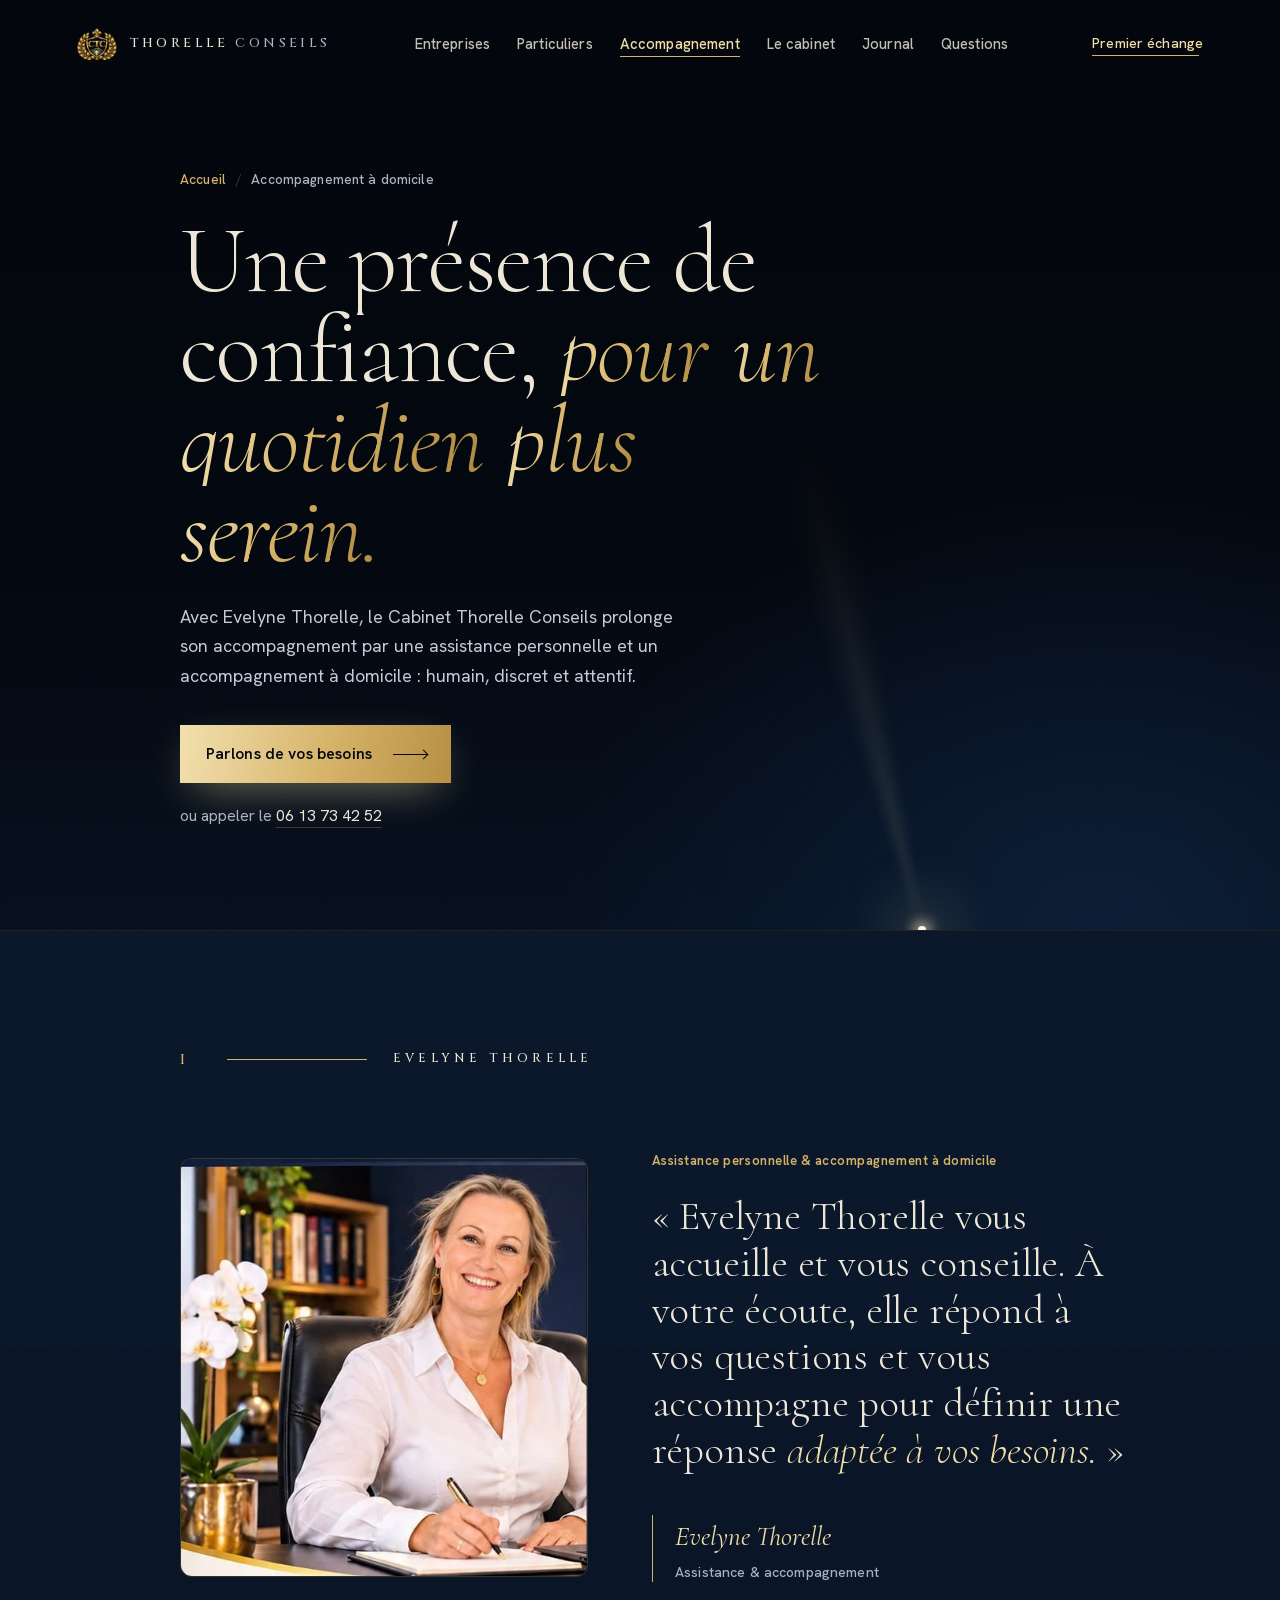
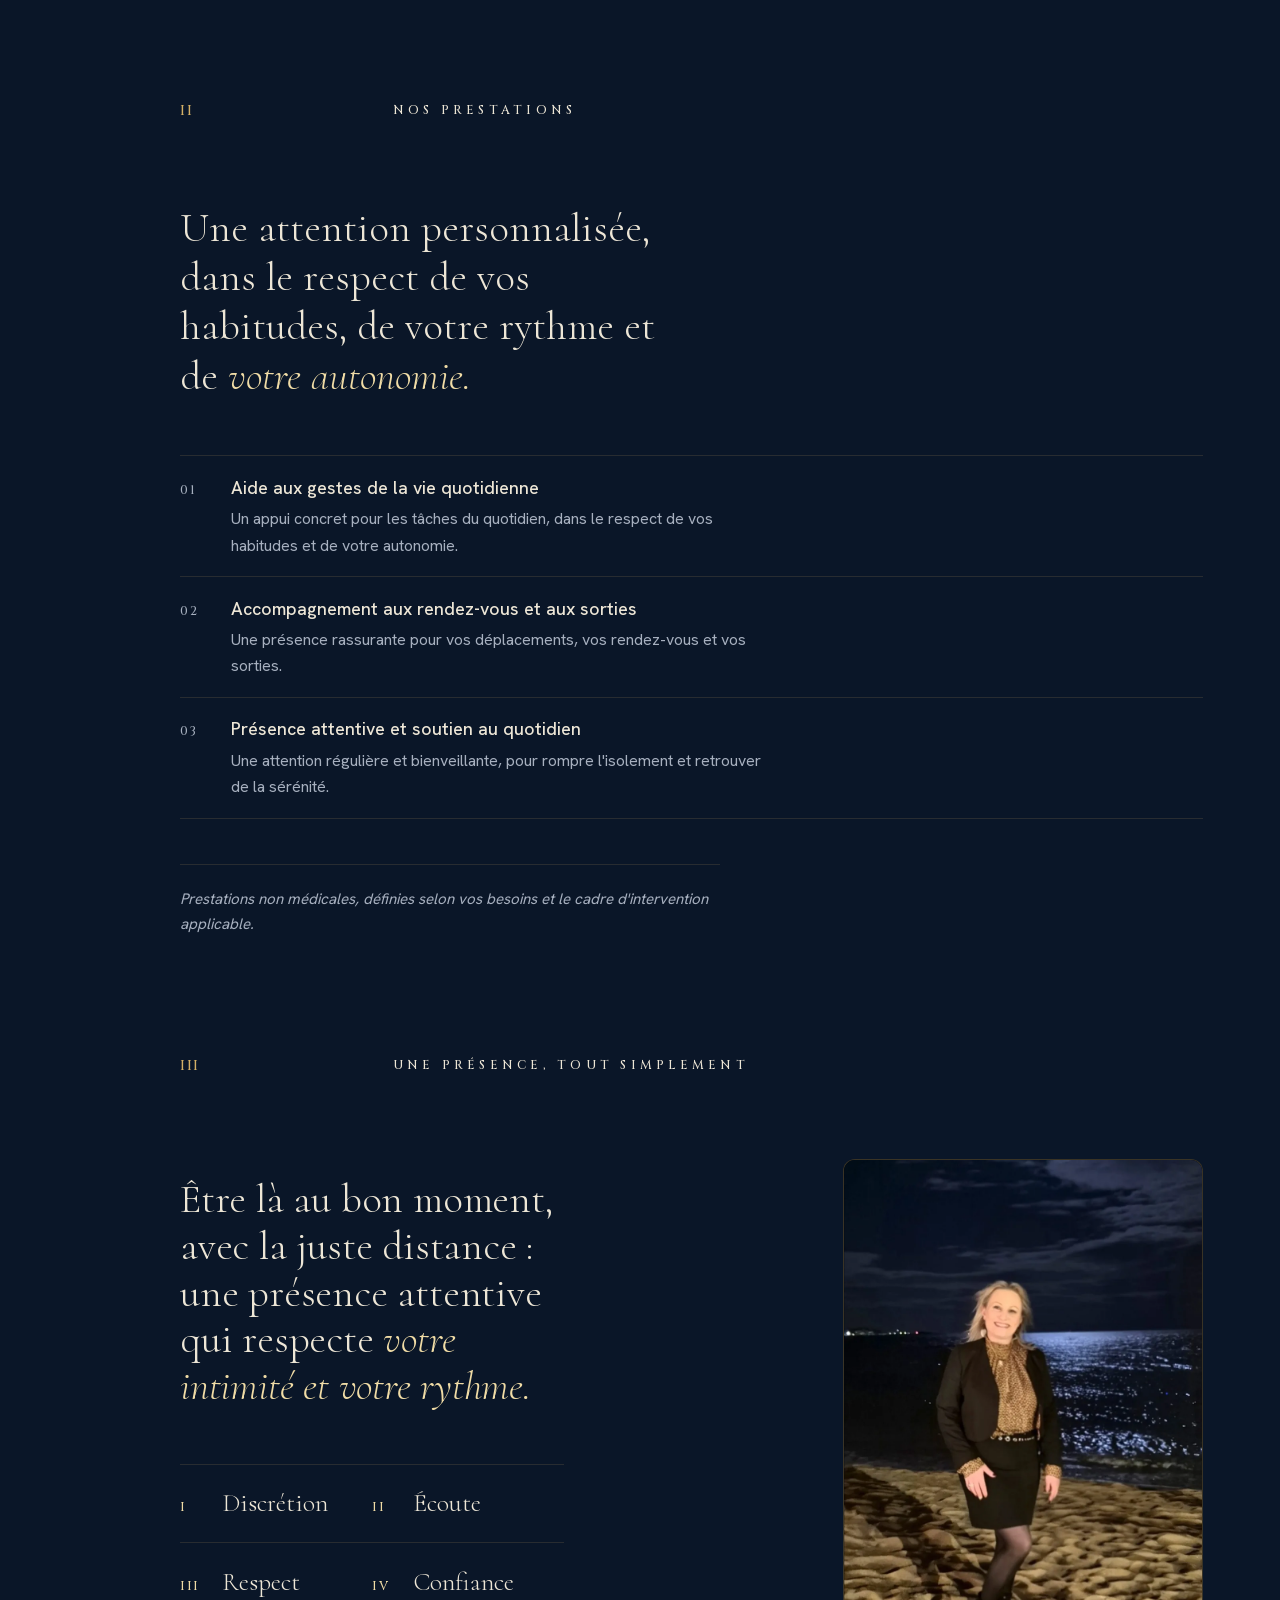
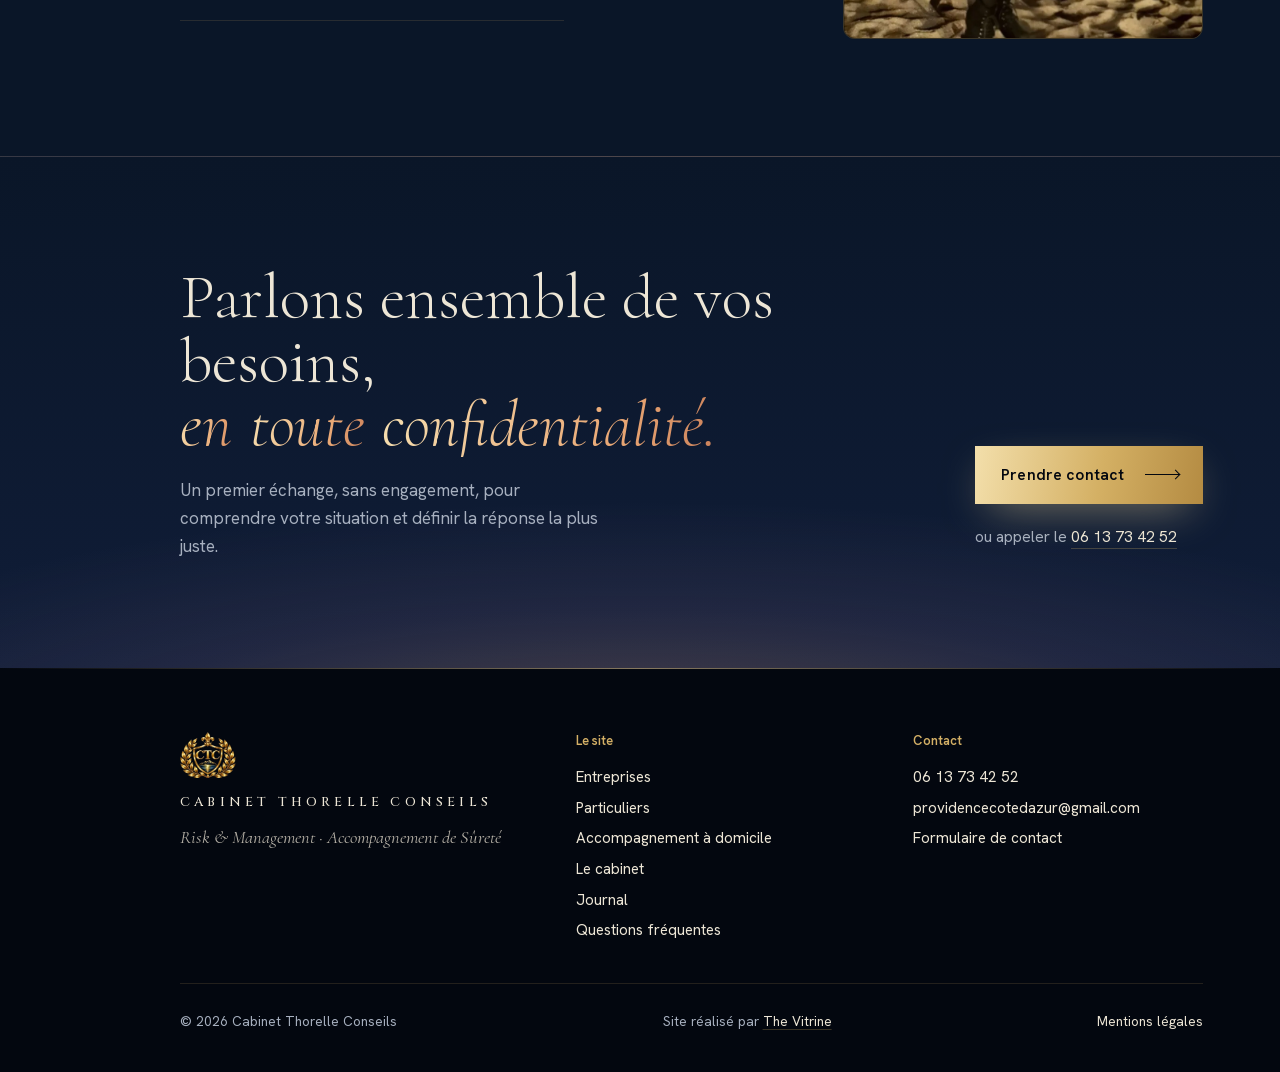
==== accompagnement/index.html @ 3ba23e34 "feat: add homepage reel and Evelyne Thorelle accompagnement page - Add "En images" click-to-play ree" ====
<!doctype html>
<html lang="fr">
<head>
  <meta charset="utf-8">
  <meta name="viewport" content="width=device-width, initial-scale=1, viewport-fit=cover">
  <title>Assistance personnelle & accompagnement à domicile — Cabinet Thorelle</title>
  <meta name="description" content="Avec Evelyne Thorelle, une assistance personnelle et un accompagnement à domicile : aide au quotidien, accompagnement aux rendez-vous et présence attentive. Prestations non médicales, en toute confidentialité.">
  <meta name="theme-color" content="#03070f">
  <link rel="canonical" href="https://www.thorellesurete.fr/accompagnement/">
  <meta property="og:url" content="https://www.thorellesurete.fr/accompagnement/">
  <meta property="og:title" content="Assistance personnelle & accompagnement à domicile — Cabinet Thorelle">
  <meta property="og:description" content="Avec Evelyne Thorelle : aide aux gestes du quotidien, accompagnement aux rendez-vous et aux sorties, présence attentive. Une présence de confiance, pour un quotidien plus serein.">
  <meta property="og:image" content="https://www.thorellesurete.fr/assets/og-card.jpg?v=2">
  <meta property="og:image:width" content="1200">
  <meta property="og:image:height" content="630">
  <meta name="twitter:card" content="summary_large_image">
  <meta property="og:locale" content="fr_FR">
  <meta property="og:type" content="website">
  <link rel="icon" href="/favicon.ico" sizes="48x48">
  <link rel="icon" type="image/png" sizes="32x32" href="/assets/favicon-32.png?v=3">
  <link rel="icon" type="image/png" sizes="96x96" href="/assets/favicon-96.png?v=3">
  <link rel="apple-touch-icon" href="/apple-touch-icon.png?v=3">
  <link rel="manifest" href="/site.webmanifest">
  <link rel="preload" href="/fonts/cormorant.woff2" as="font" type="font/woff2" crossorigin>
  <link rel="preload" href="/fonts/cormorant-italic.woff2" as="font" type="font/woff2" crossorigin>
  <link rel="preload" href="/fonts/hanken-grotesk.woff2" as="font" type="font/woff2" crossorigin>
  <link rel="stylesheet" href="/styles.css?v=20261114b">
  <script>document.documentElement.classList.add('js');</script>
  <script type="application/ld+json">{"@context": "https://schema.org", "@type": "Service", "name": "Assistance personnelle et accompagnement à domicile", "serviceType": "Assistance à domicile (prestations non médicales)", "provider": {"@type": "ProfessionalService", "name": "Cabinet Thorelle Conseils", "description": "Risk & Management, accompagnement de sûreté et assistance personnelle pour les entreprises et les particuliers.", "telephone": "+33613734252", "email": "providencecotedazur@gmail.com", "url": "https://www.thorellesurete.fr/"}, "areaServed": {"@type": "Place", "name": "Côte d'Azur"}, "offers": {"@type": "Offer", "itemOffered": {"@type": "Service", "name": "Aide aux gestes de la vie quotidienne, accompagnement aux rendez-vous et aux sorties, présence attentive et soutien au quotidien"}}}</script>
  <script type="application/ld+json">{"@context": "https://schema.org", "@type": "BreadcrumbList", "itemListElement": [{"@type": "ListItem", "position": 1, "name": "Accueil", "item": "https://www.thorellesurete.fr/"}, {"@type": "ListItem", "position": 2, "name": "Accompagnement à domicile", "item": "https://www.thorellesurete.fr/accompagnement/"}]}</script>
</head>
<body>
  <a class="skip" href="#contenu">Aller au contenu</a>
  <div class="grain" aria-hidden="true"></div>
  <div class="dawn-sky" aria-hidden="true"></div>

  <header class="bridge">
    <a class="mark" href="/" aria-label="Cabinet Thorelle Conseils, accueil">
      <img src="/assets/crest-96.webp?v=2" alt="" width="40" height="33">
      <span class="mark-name">Thorelle <i>Conseils</i></span>
    </a>
    <nav class="topnav" aria-label="Navigation"><a href="/entreprises/">Entreprises</a><a href="/particuliers/">Particuliers</a><a href="/accompagnement/" aria-current="page">Accompagnement</a><a href="/cabinet/">Le cabinet</a><a href="/journal/">Journal</a><a href="/questions/">Questions</a></nav>
    <div class="bridge-right">
      <a class="bridge-cta" href="/contact/">Premier échange</a>
      <button class="menu-btn" type="button" aria-expanded="false" aria-controls="menu"><span class="menu-lines" aria-hidden="true"><i></i><i></i></span><span class="menu-label">Menu</span></button>
    </div>
  </header>

  <nav class="menu" id="menu" aria-label="Menu principal" aria-hidden="true">
    <ol class="menu-list">
      <li><a href="/"><span>I</span>Accueil</a></li>
      <li><a href="/entreprises/"><span>II</span>Entreprises</a></li>
      <li><a href="/particuliers/"><span>III</span>Particuliers</a></li>
      <li><a href="/accompagnement/" aria-current="page"><span>IV</span>Accompagnement</a></li>
      <li><a href="/cabinet/"><span>V</span>Le cabinet</a></li>
      <li><a href="/journal/"><span>VI</span>Journal</a></li>
      <li><a href="/questions/"><span>VII</span>Questions</a></li>
      <li><a href="/contact/"><span>✦</span>Contact</a></li>
    </ol>
    <div class="menu-foot">
      <a class="phone" href="tel:+33613734252"><span class="phone-label">Appeler</span><span class="phone-number">06&nbsp;13&nbsp;73&nbsp;42&nbsp;52</span></a>
      <a href="mailto:providencecotedazur@gmail.com">providencecotedazur@gmail.com</a>
      <p>Anticiper les risques, c'est préserver ce qui compte.</p>
    </div>
  </nav>

  <main id="contenu">
    <section class="page-hero" style="--beam-rot:-14deg;--beam-x:28%">
      <nav class="crumbs" aria-label="Fil d'Ariane" data-reveal><a href="/">Accueil</a> <span aria-hidden="true">/</span> <span aria-current="page">Accompagnement à domicile</span></nav>
      <h1 class="page-title" data-split>Une présence de confiance, <em>pour un quotidien plus serein.</em></h1>
      <p class="page-intro" data-reveal>Avec Evelyne Thorelle, le Cabinet Thorelle Conseils prolonge son accompagnement par une assistance personnelle et un accompagnement à domicile&nbsp;: humain, discret et attentif.</p>
      <div class="hero-actions" data-reveal>
        <a class="cta" href="/contact/?profil=Particulier"><span>Parlons de vos besoins</span><i aria-hidden="true"></i></a>
        <a class="cta-alt" href="tel:+33613734252">ou appeler le <span>06&nbsp;13&nbsp;73&nbsp;42&nbsp;52</span></a>
      </div>
    </section>

    <section class="page-section" aria-labelledby="h-evelyne">
      <header class="chapter-head">
        <span class="chapter-num">I</span>
        <span class="chapter-rule" data-draw></span>
        <h2 class="chapter-label" id="h-evelyne">Evelyne Thorelle</h2>
      </header>
      <div class="founder">
        <figure class="cutout media-reveal portrait-cutout">
          <picture>
            <source type="image/webp" srcset="/assets/evelyne-bureau.webp?v=1">
            <img src="/assets/evelyne-bureau.jpg?v=1" alt="Evelyne Thorelle, à son bureau au Cabinet Thorelle Conseils" width="515" height="530" loading="lazy" decoding="async">
          </picture>
        </figure>
        <div>
          <p class="dossier-tag">Assistance personnelle &amp; accompagnement à domicile</p>
          <p class="manifesto" data-reveal>« Evelyne Thorelle vous accueille et vous conseille. À votre écoute, elle répond à vos questions et vous accompagne pour définir une réponse <em>adaptée à vos besoins.</em> »</p>
          <p class="signature" data-reveal style="margin-top:2.6rem"><span class="sig-name">Evelyne Thorelle</span><span class="sig-role">Assistance &amp; accompagnement</span></p>
        </div>
      </div>
    </section>

    <section class="page-section" aria-labelledby="h-presta">
      <header class="chapter-head">
        <span class="chapter-num">II</span>
        <span class="chapter-rule" data-draw></span>
        <h2 class="chapter-label" id="h-presta">Nos prestations</h2>
      </header>
      <p class="lede" data-reveal>Une attention personnalisée, dans le respect de vos habitudes, de votre rythme et de <em>votre autonomie.</em></p>
      <ol class="index index-desc" data-reveal style="margin-top:clamp(2.5rem,6vh,4rem)">
        <li><span>01</span><div><strong>Aide aux gestes de la vie quotidienne</strong><p>Un appui concret pour les tâches du quotidien, dans le respect de vos habitudes et de votre autonomie.</p></div></li>
        <li><span>02</span><div><strong>Accompagnement aux rendez-vous et aux sorties</strong><p>Une présence rassurante pour vos déplacements, vos rendez-vous et vos sorties.</p></div></li>
        <li><span>03</span><div><strong>Présence attentive et soutien au quotidien</strong><p>Une attention régulière et bienveillante, pour rompre l'isolement et retrouver de la sérénité.</p></div></li>
      </ol>
      <p class="service-note" data-reveal>Prestations non médicales, définies selon vos besoins et le cadre d'intervention applicable.</p>
    </section>

    <section class="page-section" aria-labelledby="h-presence">
      <header class="chapter-head">
        <span class="chapter-num">III</span>
        <span class="chapter-rule" data-draw></span>
        <h2 class="chapter-label" id="h-presence">Une présence, tout simplement</h2>
      </header>
      <div class="founder founder-rev">
        <figure class="cutout media-reveal portrait-cutout">
          <picture>
            <source type="image/webp" srcset="/assets/evelyne-littoral.webp?v=1">
            <img src="/assets/evelyne-littoral.jpg?v=1" alt="Evelyne Thorelle au bord de mer, sur le littoral de la Côte d'Azur" width="900" height="1278" loading="lazy" decoding="async">
          </picture>
        </figure>
        <div>
          <p class="manifesto" data-reveal>Être là au bon moment, avec la juste distance&nbsp;: une présence attentive qui respecte <em>votre intimité et votre rythme.</em></p>
          <ul class="values-grid values-grid-soft" data-reveal style="margin-top:clamp(2.5rem,6vh,3.5rem)">
            <li><span>I</span>Discrétion</li><li><span>II</span>Écoute</li><li><span>III</span>Respect</li><li><span>IV</span>Confiance</li>
          </ul>
        </div>
      </div>
    </section>

    <section class="page-cta" aria-label="Prendre contact">
      <div class="page-cta-inner">
        <div>
          <h2 data-split>Parlons ensemble de vos besoins, <em>en toute confidentialité.</em></h2>
          <p data-reveal>Un premier échange, sans engagement, pour comprendre votre situation et définir la réponse la plus juste.</p>
        </div>
        <div class="hero-actions" data-reveal>
          <a class="cta" href="/contact/?profil=Particulier"><span>Prendre contact</span><i aria-hidden="true"></i></a>
          <a class="cta-alt" href="tel:+33613734252">ou appeler le <span>06&nbsp;13&nbsp;73&nbsp;42&nbsp;52</span></a>
        </div>
      </div>
    </section>
  </main>

  <footer class="site-foot">
    <div class="foot-brand">
      <img src="/assets/crest-160.webp?v=2" alt="" width="56" height="46" loading="lazy" decoding="async">
      <p class="colophon-name">Cabinet Thorelle Conseils</p>
      <p class="colophon-sub">Risk &amp; Management · Accompagnement de Sûreté</p>
    </div>
    <nav aria-label="Pages">
      <p class="foot-title">Le site</p>
      <ul>
        <li><a href="/entreprises/">Entreprises</a></li>
        <li><a href="/particuliers/">Particuliers</a></li>
        <li><a href="/accompagnement/">Accompagnement à domicile</a></li>
        <li><a href="/cabinet/">Le cabinet</a></li>
        <li><a href="/journal/">Journal</a></li>
        <li><a href="/questions/">Questions fréquentes</a></li>
      </ul>
    </nav>
    <div>
      <p class="foot-title">Contact</p>
      <ul>
        <li><a href="tel:+33613734252">06&nbsp;13&nbsp;73&nbsp;42&nbsp;52</a></li>
        <li><a href="mailto:providencecotedazur@gmail.com">providencecotedazur@gmail.com</a></li>
        <li><a href="/contact/">Formulaire de contact</a></li>
      </ul>
    </div>
    <div class="foot-legal">
      <p>© <span id="year">2026</span> Cabinet Thorelle Conseils</p>
      <p>Site réalisé par <a href="https://thevitrine.fr/" target="_blank" rel="noopener">The Vitrine</a></p>
      <a href="/mentions-legales/">Mentions légales</a>
    </div>
  </footer>
  <nav class="dock" aria-label="Contact rapide">
    <a class="dock-call" href="tel:+33613734252"><svg aria-hidden="true" viewBox="0 0 24 24" width="18" height="18"><path fill="currentColor" d="M6.6 10.8a15.1 15.1 0 0 0 6.6 6.6l2.2-2.2c.3-.3.7-.4 1-.2 1.1.4 2.3.6 3.6.6.6 0 1 .4 1 1V20c0 .6-.4 1-1 1A17 17 0 0 1 3 4c0-.6.4-1 1-1h3.5c.6 0 1 .4 1 1 0 1.3.2 2.5.6 3.6.1.3 0 .7-.2 1l-2.3 2.2Z"/></svg>Appeler</a>
    <a class="dock-cta" href="/contact/">Premier échange</a>
  </nav>

  <script src="/script.js?v=20261114a" defer></script>
</body>
</html>
---- styles.css ----
/* Self-hosted fonts (SIL Open Font License), latin subset */
@font-face { font-family: "Cinzel"; font-style: normal; font-weight: 500 600; font-display: swap; src: url("/fonts/cinzel.woff2") format("woff2"); unicode-range: U+0000-00FF, U+0131, U+0152-0153, U+02BB-02BC, U+02C6, U+02DA, U+02DC, U+0304, U+0308, U+0329, U+2000-206F, U+20AC, U+2122, U+2191, U+2193, U+2212, U+2215, U+FEFF, U+FFFD; }
@font-face { font-family: "Cormorant"; font-style: normal; font-weight: 300 400; font-display: swap; src: url("/fonts/cormorant.woff2") format("woff2"); unicode-range: U+0000-00FF, U+0131, U+0152-0153, U+02BB-02BC, U+02C6, U+02DA, U+02DC, U+0304, U+0308, U+0329, U+2000-206F, U+20AC, U+2122, U+2191, U+2193, U+2212, U+2215, U+FEFF, U+FFFD; }
@font-face { font-family: "Cormorant"; font-style: italic; font-weight: 300 400; font-display: swap; src: url("/fonts/cormorant-italic.woff2") format("woff2"); unicode-range: U+0000-00FF, U+0131, U+0152-0153, U+02BB-02BC, U+02C6, U+02DA, U+02DC, U+0304, U+0308, U+0329, U+2000-206F, U+20AC, U+2122, U+2191, U+2193, U+2212, U+2215, U+FEFF, U+FFFD; }
@font-face { font-family: "Hanken Grotesk"; font-style: normal; font-weight: 400 600; font-display: swap; src: url("/fonts/hanken-grotesk.woff2") format("woff2"); unicode-range: U+0000-00FF, U+0131, U+0152-0153, U+02BB-02BC, U+02C6, U+02DA, U+02DC, U+0304, U+0308, U+0329, U+2000-206F, U+20AC, U+2122, U+2191, U+2193, U+2212, U+2215, U+FEFF, U+FFFD; }

/* =========================================================
   LA VEILLE — Cabinet Thorelle Conseils
   One night of watch over the coast, from dusk to dawn.
   See docs/DIRECTION-CREATIVE.md
   ========================================================= */

:root {
  --nuit: #03070f;
  --abysse: #06111f;
  --marine: #0c1e36;
  --or: #d4b066;
  --or-pale: #f0dca6;
  --or-deep: #9c7a35;
  --ivoire: #ede6d6;
  --brume: #a7b0bf;
  --surface: #0a1628;           /* content sections: the lit room below the night sky */
  --hair: rgba(212, 176, 102, 0.26);
  --hair-soft: rgba(212, 176, 102, 0.15);
  --gold-text: linear-gradient(100deg, #f3e2b0 0%, #d8b469 40%, #a8823b 100%);
  --gold-fill: linear-gradient(100deg, #f3dfab, #d4b064 55%, #b48b42);
  --dawn-text: linear-gradient(100deg, #f6dfb0, #e9a774 70%, #c9805a);
  --dawn-line: linear-gradient(90deg, transparent, rgba(243, 214, 160, .55), transparent);

  --f-display: "Cormorant", "Cormorant Garamond", Georgia, serif;
  --f-herald: "Cinzel", "Times New Roman", serif;
  --f-body: "Hanken Grotesk", system-ui, -apple-system, sans-serif;

  /* ---- Motion tokens (docs/MOTION-SYSTEM.md) ---- */
  --ease: cubic-bezier(0.16, 1, 0.3, 1);        /* expo-out: arrivals, reveals, hovers */
  --ease-in-out: cubic-bezier(0.65, 0, 0.35, 1); /* sweeps, loops, scroll cues */
  --ease-exit: cubic-bezier(0.7, 0, 0.84, 0);    /* departures: page out, accordion close */
  --ease-soft: cubic-bezier(0.33, 1, 0.68, 1);   /* colour and opacity changes */
  --dur-instant: 120ms;   /* press feedback */
  --dur-quick: 240ms;     /* colour, exits */
  --dur-base: 480ms;      /* UI state: menu, accordion, fields */
  --dur-slow: 900ms;      /* hairlines, hover movement */
  --dur-reveal: 1400ms;   /* scroll reveals */
  --dur-cinematic: 1800ms;/* titles, hero */
  --stagger: 70ms;
  --rise: 28px;

  --gutter: clamp(20px, 6vw, 96px);
  --gutter-left: var(--gutter);
  --chapter-pad: clamp(7rem, 18vh, 13rem);
}
@media (min-width: 1100px) {
  :root { --gutter-left: 180px; }
}

*, *::before, *::after { box-sizing: border-box; }
html { -webkit-text-size-adjust: 100%; scroll-behavior: smooth; scroll-padding-top: 88px; }
body {
  margin: 0;
  background: var(--surface);
  color: var(--ivoire);
  font-family: var(--f-body);
  font-size: 1.0625rem;
  line-height: 1.65;
  -webkit-font-smoothing: antialiased;
  text-rendering: optimizeLegibility;
  overflow-x: hidden;
}
img { display: block; max-width: 100%; height: auto; }
a { color: inherit; }
h1, h2, h3, p { margin: 0; }
ol, ul { margin: 0; padding: 0; list-style: none; }
em { font-style: italic; }
::selection { background: var(--or); color: var(--nuit); }
:focus-visible { outline: 2px solid var(--or-pale); outline-offset: 4px; border-radius: 1px; }

.skip {
  position: fixed; left: 1rem; top: -4rem; z-index: 200;
  background: var(--or); color: var(--nuit); padding: .6rem 1rem; text-decoration: none;
}
.skip:focus { top: 1rem; }

/* ---------- Atmosphere layers ---------- */
.grain {
  position: fixed; inset: -50%; z-index: 100; pointer-events: none;
  opacity: .07; mix-blend-mode: overlay;
  background-image: url("data:image/svg+xml;utf8,<svg xmlns='http://www.w3.org/2000/svg' width='220' height='220'><filter id='n'><feTurbulence type='fractalNoise' baseFrequency='.85' numOctaves='3' stitchTiles='stitch'/><feColorMatrix values='0 0 0 0 1  0 0 0 0 1  0 0 0 0 1  0 0 0 1.2 0'/></filter><rect width='100%' height='100%' filter='url(%23n)'/></svg>");
  animation: grain 1.2s steps(6) infinite;
}
@keyframes grain {
  0% { transform: translate(0, 0); }
  20% { transform: translate(-3%, 2%); }
  40% { transform: translate(2%, -3%); }
  60% { transform: translate(-2%, -1%); }
  80% { transform: translate(3%, 3%); }
  100% { transform: translate(0, 0); }
}

/* The sky warms in the last part of the night (opacity driven by JS) */
.dawn-sky {
  position: fixed; inset: 0; z-index: -1; pointer-events: none;
  opacity: var(--dawn, 0);
  background:
    radial-gradient(ellipse 120% 70% at 50% 110%, rgba(233, 167, 116, .35), rgba(109, 111, 148, .18) 45%, transparent 75%);
}

/* ---------- Bridge (fixed instruments) ---------- */
.bridge {
  position: fixed; top: 0; left: 0; right: 0; z-index: 50;
  display: flex; align-items: center; justify-content: space-between;
  padding: 22px var(--gutter);
  pointer-events: none;
}
.bridge > * { pointer-events: auto; }
.bridge::before {
  content: ""; position: absolute; inset: 0 0 -40px; z-index: -1; pointer-events: none;
  background: linear-gradient(to bottom, rgba(3, 7, 15, .85), rgba(3, 7, 15, 0));
  opacity: var(--bridge-bg, 0); transition: opacity var(--dur-slow);
}
.mark { display: flex; align-items: center; gap: .8rem; text-decoration: none; }
.mark img { width: 40px; }
.mark-name {
  font-family: var(--f-herald); font-weight: 500; font-size: .82rem;
  letter-spacing: .26em; text-transform: uppercase; color: var(--ivoire);
}
.mark-name i { font-style: normal; color: var(--brume); }
.bridge-right { display: flex; align-items: center; gap: clamp(1.2rem, 3vw, 2.6rem); }
.clock {
  font-family: var(--f-herald); font-size: .76rem; letter-spacing: .28em; text-transform: uppercase;
  color: var(--brume); font-variant-numeric: tabular-nums;
}
.clock-time { color: var(--or-pale); letter-spacing: .18em; }
.bridge-cta {
  position: relative; display: inline-flex; align-items: center; min-height: 44px;
  font-family: var(--f-herald); font-size: .78rem; font-weight: 500; letter-spacing: .28em; text-transform: uppercase;
  color: var(--or-pale); text-decoration: none;
}
.bridge-cta::after {
  content: ""; position: absolute; left: 0; right: .28em; bottom: 10px; height: 1px; background: var(--or);
  transform-origin: right; transition: transform var(--dur-slow) var(--ease);
}
.bridge-cta:hover::after { transform: scaleX(.3); }

@media (max-width: 640px) {
  .mark-name { display: none; }
  .clock-label { display: none; }
}

/* ---------- Chapter rail ---------- */
.rail {
  position: fixed; left: 44px; top: 50%; z-index: 40; transform: translateY(-50%);
  display: none;
}
@media (min-width: 1100px) { .rail { display: block; } }
.rail ol { display: grid; gap: 1.1rem; border-left: 1px solid var(--hair-soft); padding-left: 1.1rem; }
.rail a {
  position: relative; display: flex; align-items: baseline; gap: .9rem; text-decoration: none;
  color: var(--brume); transition: color var(--dur-slow);
}
.rail a::before {
  content: ""; position: absolute; left: calc(-1.1rem - 1px); top: -.2rem; bottom: -.2rem; width: 1px;
  background: var(--or); transform: scaleY(0); transition: transform var(--dur-slow) var(--ease);
}
.rn { font-family: var(--f-herald); font-size: .78rem; min-width: 2ch; letter-spacing: .1em; }
.rl {
  font-family: var(--f-herald); font-size: .68rem; letter-spacing: .26em; text-transform: uppercase;
  opacity: 0; transform: translateX(-6px); transition: opacity var(--dur-slow), transform var(--dur-slow) var(--ease);
  white-space: nowrap;
}
.rail a:hover .rl, .rail a:focus-visible .rl { opacity: 1; transform: none; }
.rail a.active, .rail a:hover { color: var(--or-pale); }
.rail a.active::before { transform: scaleY(1); }
.rail.on-prologue { opacity: 0; pointer-events: none; }
.rail { transition: opacity var(--dur-slow); }

/* =========================================================
   PROLOGUE — Le Phare
   The light reveals the risks. See docs/DIRECTION-CREATIVE.md §10
   ========================================================= */
.prologue {
  --lamp-x: 72%;
  --lamp-y: 16vh;              /* lamp height above the bottom = horizon height */
  position: relative; min-height: 100vh; min-height: 100svh;
  display: flex; flex-direction: column; justify-content: flex-end;
  overflow: hidden; isolation: isolate;
  background:
    radial-gradient(ellipse 70% 55% at 72% 85%, rgba(12, 30, 54, .95), transparent 70%),
    linear-gradient(to bottom, #02050b 0%, var(--nuit) 45%, #071426 84%);
}
.sky { position: absolute; inset: 0; z-index: -1; }
.stars {
  position: absolute; inset: -20px -20px 25% -20px; opacity: .55;
  background-image:
    radial-gradient(1px 1px at 12% 18%, rgba(237,230,214,.7), transparent 60%),
    radial-gradient(1px 1px at 27% 42%, rgba(237,230,214,.35), transparent 60%),
    radial-gradient(1px 1px at 44% 12%, rgba(237,230,214,.5), transparent 60%),
    radial-gradient(1px 1px at 58% 33%, rgba(237,230,214,.3), transparent 60%),
    radial-gradient(1.5px 1.5px at 66% 9%, rgba(236,213,155,.6), transparent 60%),
    radial-gradient(1px 1px at 81% 24%, rgba(237,230,214,.45), transparent 60%),
    radial-gradient(1px 1px at 92% 52%, rgba(237,230,214,.3), transparent 60%),
    radial-gradient(1px 1px at 7% 61%, rgba(237,230,214,.3), transparent 60%),
    radial-gradient(1px 1px at 36% 66%, rgba(237,230,214,.25), transparent 60%),
    radial-gradient(1px 1px at 87% 71%, rgba(237,230,214,.25), transparent 60%);
  will-change: transform;
}

/* Volumetric beam: a zero-size pivot on the lamp, rotated by JS */
.beam {
  position: absolute; left: var(--lamp-x); bottom: var(--lamp-y); width: 0; height: 0;
  transform: rotate(-40deg);
  will-change: transform, opacity;
}
.js .beam { opacity: 0; }
.beam-haze, .beam-core {
  position: absolute; left: -130vmax; top: -130vmax; width: 260vmax; height: 260vmax; pointer-events: none;
}
.beam-haze {
  background: conic-gradient(from -15deg at 50% 50%,
    rgba(236,213,155,0) 0deg, rgba(236,213,155,.075) 15deg, rgba(236,213,155,0) 30deg, transparent 360deg);
  -webkit-mask-image: radial-gradient(circle at 50% 50%, #000 0%, rgba(0,0,0,.5) 14%, transparent 36%);
          mask-image: radial-gradient(circle at 50% 50%, #000 0%, rgba(0,0,0,.5) 14%, transparent 36%);
  filter: blur(14px);
}
.beam-core {
  background: conic-gradient(from -5deg at 50% 50%,
    rgba(236,213,155,0) 0deg, rgba(255,240,205,.24) 4deg, rgba(255,246,222,.34) 5deg, rgba(255,240,205,.24) 6deg, rgba(236,213,155,0) 10deg, transparent 360deg);
  -webkit-mask-image: radial-gradient(circle at 50% 50%, #000 0%, rgba(0,0,0,.55) 10%, transparent 30%);
          mask-image: radial-gradient(circle at 50% 50%, #000 0%, rgba(0,0,0,.55) 10%, transparent 30%);
  filter: blur(3px);
}
.dust { position: absolute; inset: 0; width: 100%; height: 100%; }

/* Hidden risks, revealed by the light */
.risks li {
  position: absolute; left: var(--x); top: var(--y); transform: translate(-50%, -50%);
  font-family: var(--f-display); font-style: italic; font-weight: 300;
  font-size: clamp(1.05rem, 1.45vw, 1.45rem); letter-spacing: .02em; white-space: nowrap;
  color: #f6ecd2; text-shadow: 0 0 22px rgba(236, 213, 155, .45);
  opacity: .4;
}
.js .risks li { opacity: 0; }
.risks li::before {
  content: "✦"; position: absolute; left: 50%; top: -.95em; transform: translateX(-50%) scale(.3);
  font-size: .5em; font-style: normal; color: var(--or); opacity: 0;
  transition: opacity var(--dur-slow), transform var(--dur-slow) var(--ease);
}
.risks li.seen::before { opacity: 1; transform: translateX(-50%) scale(1); }

/* The lamp */
.lamp { position: absolute; left: var(--lamp-x); bottom: var(--lamp-y); width: 0; height: 0; z-index: 2; }
.lamp-core {
  position: absolute; left: -4px; top: -4px; width: 8px; height: 8px; border-radius: 50%;
  background: #fff6dc;
  box-shadow: 0 0 14px 4px rgba(255, 236, 190, .9), 0 0 50px 18px rgba(236, 213, 155, .32), 0 0 160px 70px rgba(236, 213, 155, .1);
}
.lamp-flare {
  position: absolute; left: -170px; top: -1px; width: 340px; height: 2px;
  background: linear-gradient(90deg, transparent, rgba(255, 236, 190, .5) 45%, rgba(255, 246, 222, .8) 50%, rgba(255, 236, 190, .5) 55%, transparent);
  filter: blur(.8px);
}
.js .lamp-core { opacity: 0; transform: scale(0); }
.js .lamp-flare { opacity: 0; transform: scaleX(0); }
.js.is-ready .lamp-core { animation: ignite 1.5s .25s forwards; }
.js.is-ready .lamp-flare { animation: flare 1.8s .45s var(--ease) forwards; }
@keyframes ignite {
  0% { opacity: 0; transform: scale(0); }
  14% { opacity: 1; transform: scale(1.6); }
  26% { opacity: .25; transform: scale(.6); }
  38% { opacity: 1; transform: scale(1.25); }
  50% { opacity: .55; transform: scale(.9); }
  100% { opacity: 1; transform: scale(1); }
}
@keyframes flare { to { opacity: 1; transform: scaleX(1); } }

.hint {
  position: absolute; right: 34px; top: 26px; white-space: nowrap; pointer-events: none;
  font-family: var(--f-herald); font-size: .64rem; letter-spacing: .3em; text-transform: uppercase; color: var(--brume);
  opacity: 0; transition: opacity var(--dur-reveal);
}
.hint::after { content: ""; display: inline-block; width: 26px; height: 1px; margin-left: .8rem; vertical-align: middle; background: currentColor; opacity: .6; }
.show-hint .hint { opacity: .9; }
@media (hover: none), (pointer: coarse) { .hint { display: none; } }

/* Copy */
.prologue-inner {
  position: relative; z-index: 3;
  padding: 120px var(--gutter) 0 var(--gutter-left);
  margin-bottom: calc(var(--lamp-y) + 104px);
  transform: translate3d(0, calc(var(--py, 0) * -0.18px), 0);
  opacity: calc(1 - var(--py, 0) / 650);
}
.kicker {
  display: flex; align-items: center; gap: 1rem; flex-wrap: wrap;
  font-family: var(--f-herald); font-size: .74rem; letter-spacing: .32em; text-transform: uppercase;
  color: var(--or); margin-bottom: clamp(1.4rem, 3.5vh, 2.4rem);
}
.kicker-sep { width: 48px; height: 1px; background: var(--hair); }

.hero-grid { display: grid; gap: clamp(2rem, 4vh, 2.8rem); max-width: 1260px; }
@media (min-width: 1260px) {
  .hero-grid { grid-template-columns: minmax(0, 1fr) 400px; align-items: end; gap: 3rem; }
}
@media (min-width: 1440px) {
  .hero-grid { grid-template-columns: minmax(0, 1fr) 470px; }
}

.motto {
  font-family: var(--f-display); font-weight: 300;
  font-size: clamp(2.9rem, min(7.2vw, 12vh), 9rem);
  line-height: .9; letter-spacing: -.012em; color: var(--ivoire);
}
.motto .line { display: block; overflow: hidden; padding-bottom: .07em; margin-bottom: -.07em; }
.motto .line > span { display: inline-block; }
.motto .line:nth-child(2) { padding-left: 1em; }
.motto .line:nth-child(3) { padding-left: .35em; }
.motto .line:nth-child(4) { padding-left: 1.1em; }
.motto em {
  font-style: italic; font-weight: 300; padding-right: .08em;
  background: var(--gold-text); -webkit-background-clip: text; background-clip: text; color: transparent;
}

.hero-sub { color: var(--ivoire); font-size: clamp(1.35rem, 1.75vw, 1.75rem); line-height: 1.45; max-width: 30ch; margin-bottom: 2.2rem; }
.hero-actions { display: grid; justify-items: start; gap: .6rem; }
.cta {
  position: relative; overflow: hidden; isolation: isolate;
  display: inline-flex; align-items: center; gap: 1.3rem; min-height: 58px; padding: 0 1.5rem 0 1.6rem;
  font-family: var(--f-herald); font-size: .72rem; font-weight: 600; letter-spacing: .2em; text-transform: uppercase;
  color: var(--nuit); text-decoration: none; white-space: nowrap;
  background: var(--gold-fill);
  box-shadow: 0 14px 44px -14px rgba(236, 213, 155, .6);
  transition: transform var(--dur-slow) var(--ease), box-shadow var(--dur-slow) var(--ease);
}
.cta::before {
  content: ""; position: absolute; inset: 0; z-index: -1; opacity: 0; transition: opacity var(--dur-base);
  background: radial-gradient(140px circle at var(--sx, 50%) var(--sy, 50%), rgba(255, 255, 255, .7), transparent 65%);
  mix-blend-mode: soft-light;
}
.cta:hover { transform: translateY(-2px); box-shadow: 0 20px 54px -14px rgba(236, 213, 155, .8); }
.cta:hover::before { opacity: 1; }
.cta i { position: relative; width: 34px; height: 1px; background: currentColor; transition: width var(--dur-slow) var(--ease); flex: none; }
.cta i::after {
  content: ""; position: absolute; right: 0; top: -3px; width: 7px; height: 7px;
  border-top: 1px solid currentColor; border-right: 1px solid currentColor; transform: rotate(45deg);
}
.cta:hover i { width: 50px; }
.cta-alt { display: inline-flex; align-items: center; gap: .35em; min-height: 44px; color: var(--brume); text-decoration: none; font-size: .98rem; }
.cta-alt span { color: var(--ivoire); border-bottom: 1px solid var(--hair); padding-bottom: 1px; transition: border-color var(--dur-base), color var(--dur-base); }
.cta-alt:hover span { color: var(--or-pale); border-color: var(--or); }
.reassure { margin-top: .8rem; font-family: var(--f-herald); font-size: .64rem; letter-spacing: .3em; text-transform: uppercase; color: var(--brume); }
.reassure span { color: var(--or); margin-right: .4rem; }

.prologue-bar {
  position: absolute; z-index: 3; left: var(--gutter-left); right: var(--gutter);
  bottom: calc(var(--lamp-y) + 22px);
  display: flex; justify-content: space-between; align-items: flex-end; gap: 1.5rem;
  pointer-events: none;
}
.prologue-bar a { pointer-events: auto; }
.quick { display: flex; gap: 1.8rem; }
.quick a {
  display: inline-flex; align-items: center; min-height: 44px; text-decoration: none;
  font-family: var(--f-herald); font-size: .7rem; letter-spacing: .3em; text-transform: uppercase; color: var(--ivoire);
  background-image: linear-gradient(var(--or), var(--or)); background-size: 0 1px; background-position: 0 75%; background-repeat: no-repeat;
  transition: background-size var(--dur-slow) var(--ease), color var(--dur-base);
}
.quick a:hover { background-size: 100% 1px; color: var(--or-pale); }
.scroll-cue {
  display: inline-flex; align-items: center; gap: 1rem; min-height: 44px; text-decoration: none;
  font-family: var(--f-herald); font-size: .7rem; letter-spacing: .3em; text-transform: uppercase; color: var(--brume);
}
.scroll-cue i { position: relative; width: 1px; height: 44px; background: var(--hair-soft); overflow: hidden; }
.scroll-cue i::after {
  content: ""; position: absolute; left: 0; top: -40%; width: 1px; height: 40%; background: var(--or-pale);
  animation: drip 2.6s var(--ease-in-out) infinite;
}
@keyframes drip { to { top: 100%; } }

.horizon { position: absolute; left: 0; right: 0; bottom: 0; height: var(--lamp-y); z-index: 1; }
.ridge { position: absolute; left: 0; top: -59px; width: 100%; height: 60px; overflow: visible; }
.ridge path {
  fill: none; stroke: var(--or); stroke-width: 1; vector-effect: non-scaling-stroke;
  stroke-dasharray: 2400; stroke-dashoffset: 2400;
}
.js.is-ready .ridge path { animation: draw 3s var(--ease) .6s forwards; }
.ridge path { stroke-dashoffset: 0; }
.js .ridge path { stroke-dashoffset: 2400; }
@keyframes draw { to { stroke-dashoffset: 0; } }
.sea { position: absolute; inset: 0; width: 100%; height: 100%; background: linear-gradient(to bottom, #061325, var(--nuit)); }

@media (max-width: 760px) {
  .prologue { --lamp-x: 80%; --lamp-y: 14vh; }
  .risks li { left: var(--mx, -9999px); top: var(--my, 0); font-size: 1rem; }
  .risks li:nth-child(n+4) { display: none; }
  .kicker-sep { display: none; }
  .kicker { gap: .3rem 1rem; }
  .prologue-inner { padding-top: 112px; margin-bottom: calc(var(--lamp-y) + 96px); }
  .motto .line:nth-child(2) { padding-left: .5em; }
  .motto .line:nth-child(3) { padding-left: 0; }
  .motto .line:nth-child(4) { padding-left: .5em; }
  .hero-sub { font-size: 1.25rem; margin-bottom: 1.6rem; }
  .hero-actions { justify-items: stretch; }
  .cta { justify-content: space-between; letter-spacing: .13em; font-size: .68rem; padding: 0 1.1rem 0 1.2rem; gap: .8rem; }
  .cta i { width: 24px; }
  .prologue-bar { bottom: calc(var(--lamp-y) + 44px); }
  .quick { gap: 1.4rem; }
  .reassure { display: none; }
  .ridge { top: -39px; height: 40px; }
}

/* =========================================================
   CHAPTERS — shared
   ========================================================= */
.chapter {
  position: relative;
  padding: var(--chapter-pad) var(--gutter) var(--chapter-pad) var(--gutter-left);
}
.chapter > * { max-width: 1240px; }
.chapter-head {
  display: flex; align-items: center; gap: clamp(.9rem, 2vw, 1.6rem);
  margin-bottom: clamp(3.5rem, 9vh, 6.5rem);
  font-family: var(--f-herald); text-transform: uppercase;
}
.chapter-num { color: var(--or); font-size: .9rem; letter-spacing: .12em; min-width: 2.4ch; }
.chapter-rule {
  flex: 0 1 140px; height: 1px; background: var(--or);
  transform-origin: left; transition: transform var(--dur-cinematic) var(--ease);
}
.js .chapter-rule { transform: scaleX(0); }
.js .chapter-rule.in { transform: scaleX(1); }
.chapter-label { font-size: .78rem; font-weight: 500; letter-spacing: .34em; color: var(--ivoire); white-space: nowrap; }
@media (max-width: 480px) {
  .chapter-label { letter-spacing: .24em; white-space: normal; min-width: 0; line-height: 1.6; }
  .chapter-rule { flex-basis: 48px; }
}
.chapter-hour { margin-left: auto; font-size: .72rem; letter-spacing: .24em; color: var(--brume); font-variant-numeric: tabular-nums; }

.dossier-tag {
  font-family: var(--f-herald); font-size: .7rem; letter-spacing: .34em; text-transform: uppercase; color: var(--or);
  margin-bottom: 1.4rem;
}

/* ---------- I. Observer ---------- */
.observer-body { display: grid; gap: clamp(2.5rem, 6vh, 4rem); }
.manifesto {
  font-family: var(--f-display); font-weight: 300;
  font-size: clamp(1.95rem, 4.3vw, 4.1rem); line-height: 1.14; letter-spacing: -.005em;
  max-width: 24ch; color: var(--ivoire);
}
.manifesto em { color: var(--or-pale); }
.manifesto .w { opacity: var(--o, .42); transition: opacity .25s linear; }
.signature {
  display: flex; flex-direction: column; gap: .2rem;
  padding-left: 1.4rem; border-left: 1px solid var(--or);
  margin-left: clamp(0rem, 22vw, 26rem);
}
.sig-name { font-family: var(--f-display); font-style: italic; font-size: 1.7rem; color: var(--or-pale); }
.sig-role { font-family: var(--f-herald); font-size: .7rem; letter-spacing: .32em; text-transform: uppercase; color: var(--brume); }

/* ---------- II. Deux terrains ---------- */
.dossiers { display: grid; grid-template-columns: 1fr auto 1fr; gap: clamp(2rem, 5vw, 5.5rem); }
.dossiers-divider { position: relative; width: 1px; background: linear-gradient(to bottom, transparent, var(--hair) 15%, var(--hair) 85%, transparent); }
.dossiers-divider span {
  position: absolute; left: 50%; top: 18%; width: 7px; height: 7px; transform: translateX(-50%) rotate(45deg);
  border: 1px solid var(--or); background: var(--surface);
}
.dossier-title {
  font-family: var(--f-display); font-weight: 300;
  font-size: clamp(3rem, 6.2vw, 6rem); line-height: .95; letter-spacing: -.01em;
  margin-bottom: 1rem;
}
.dossier-lede { font-family: var(--f-display); font-style: italic; font-size: clamp(1.25rem, 1.8vw, 1.55rem); color: var(--brume); margin-bottom: 2.6rem; max-width: 26ch; line-height: 1.3; }
.index { counter-reset: none; border-bottom: 1px solid var(--hair-soft); margin-bottom: 2.4rem; }
.index li {
  position: relative; display: grid; grid-template-columns: 3.2rem 1fr; align-items: baseline;
  padding: 1.05rem 0; border-top: 1px solid var(--hair-soft);
  color: var(--ivoire); transition: color var(--dur-base);
}
.index li span { font-family: var(--f-herald); font-size: .72rem; letter-spacing: .14em; color: var(--brume); transition: color var(--dur-base); }
.index li::before {
  content: ""; position: absolute; left: 0; top: -1px; height: 1px; width: 100%;
  background: var(--or); transform: scaleX(0); transform-origin: left; transition: transform var(--dur-slow) var(--ease);
}
.index li:hover span { color: var(--or-pale); }
.index li:hover::before { transform: scaleX(1); }

.link-line {
  display: inline-flex; align-items: center; gap: 1rem; min-height: 44px; text-decoration: none;
  font-family: var(--f-herald); font-size: .74rem; font-weight: 500; letter-spacing: .28em; text-transform: uppercase; color: var(--or-pale);
}
.link-line i, .ledger-submit i {
  position: relative; width: 42px; height: 1px; background: currentColor; transition: width var(--dur-slow) var(--ease);
}
.link-line i::after, .ledger-submit i::after {
  content: ""; position: absolute; right: 0; top: -3px; width: 7px; height: 7px;
  border-top: 1px solid currentColor; border-right: 1px solid currentColor; transform: rotate(45deg);
}
.link-line:hover i { width: 66px; }

@media (max-width: 900px) {
  .dossiers { grid-template-columns: 1fr; gap: 5rem; }
  .dossiers-divider { display: none; }
}

/* ---------- III. La session ---------- */
.session-intro {
  display: grid; grid-template-columns: auto 1fr; align-items: end; gap: clamp(2rem, 6vw, 6rem);
  margin-bottom: clamp(4rem, 10vh, 7rem);
}
.session-big { display: flex; align-items: baseline; gap: 1.2rem; }
.three {
  font-family: var(--f-display); font-weight: 300; font-size: clamp(9rem, 24vw, 22rem); line-height: .72;
  background: var(--gold-text); -webkit-background-clip: text; background-clip: text; color: transparent;
}
.three-unit { font-family: var(--f-herald); font-size: .85rem; letter-spacing: .4em; text-transform: uppercase; color: var(--ivoire); }
.session-text {
  font-family: var(--f-display); font-weight: 300; font-size: clamp(1.4rem, 2.3vw, 2rem); line-height: 1.3;
  max-width: 28ch; padding-bottom: 1rem;
}

.score {
  position: relative; display: grid; grid-template-columns: repeat(4, 1fr);
  border-top: 1px solid var(--hair);
}
.score::before {
  /* the second line of the staff */
  content: ""; position: absolute; left: 0; right: 0; top: 7px; height: 1px; background: var(--hair-soft);
}
.score li { position: relative; padding: 3rem clamp(1rem, 2vw, 2rem) 0 0; }
.score li::before {
  content: ""; position: absolute; left: 0; top: -4px; width: 7px; height: 7px; transform: rotate(45deg);
  background: var(--surface); border: 1px solid var(--or);
}
.score-mark { display: block; font-family: var(--f-display); font-style: italic; font-size: 1.4rem; color: var(--or); margin-bottom: .9rem; }
.score h3 { font-family: var(--f-display); font-weight: 400; font-size: clamp(1.6rem, 2.2vw, 2.1rem); line-height: 1.1; margin-bottom: .8rem; }
.score p { color: var(--brume); font-size: 1rem; max-width: 28ch; }

.session-private {
  margin-top: clamp(5rem, 12vh, 8rem); margin-left: auto; max-width: 720px;
  padding-left: clamp(1.4rem, 3vw, 2.4rem); border-left: 1px solid var(--or);
}
.private-text { font-family: var(--f-display); font-weight: 300; font-size: clamp(1.6rem, 2.8vw, 2.4rem); line-height: 1.25; }
.private-text em { color: var(--or-pale); }

@media (max-width: 900px) {
  .session-intro { grid-template-columns: 1fr; gap: 2rem; }
  .score { grid-template-columns: 1fr; border-top: 0; border-left: 1px solid var(--hair); margin-left: 4px; }
  .score::before { display: none; }
  .score li { padding: 0 0 2.6rem 2rem; }
  .score li::before { left: -4px; top: .55rem; }
}

/* ---------- IV. Le serment ---------- */
.serment { text-align: center; }
.serment .chapter-head { text-align: left; }
.serment > * { margin-inline: auto; }
.litany { display: grid; gap: clamp(.2rem, 1vh, .6rem); padding: 6vh 0; }
.litany li {
  position: relative; display: inline-flex; justify-content: center; align-items: baseline; gap: 1rem;
  font-family: var(--f-display); font-weight: 300;
  font-size: clamp(2.6rem, 8.4vw, 8rem); line-height: 1.02; letter-spacing: -.01em;
  color: var(--ivoire);
}
.js .litany li {
  opacity: calc(.42 + var(--lit, 0) * .58);
  transform: scale(calc(.94 + var(--lit, 0) * .06));
  will-change: opacity, transform;
}
.litany li.lit { color: var(--or-pale); font-style: italic; }
.ln {
  position: absolute; left: 0; top: 50%; transform: translateY(-50%);
  font-family: var(--f-herald); font-style: normal; font-size: .72rem; letter-spacing: .2em; color: var(--or);
  opacity: var(--lit, 0);
}
.litany-close {
  font-family: var(--f-display); font-weight: 300; font-size: clamp(1.5rem, 2.6vw, 2.2rem); color: var(--brume);
  margin-top: clamp(3rem, 8vh, 5rem);
}
.litany-close em { color: var(--or-pale); }
@media (max-width: 760px) { .ln { display: none; } }

/* =========================================================
   EPILOGUE — L'aube
   ========================================================= */
.aube {
  position: relative; overflow: hidden;
  padding: var(--chapter-pad) var(--gutter) 0 var(--gutter-left);
  background:
    radial-gradient(ellipse 110% 55% at 50% 100%, rgba(233, 167, 116, .42) 0%, rgba(140, 105, 130, .22) 38%, rgba(12, 30, 54, 0) 72%),
    linear-gradient(to bottom, var(--surface) 0%, #0d1a33 40%, #131f3b 100%);
}
.aube::before {
  /* the first horizon line of day */
  content: ""; position: absolute; left: 0; right: 0; bottom: 210px; height: 1px;
  background: var(--dawn-line);
}
.aube-inner > * { max-width: 1240px; }
.aube-grid { display: grid; grid-template-columns: 1.1fr .9fr; gap: clamp(3rem, 7vw, 7rem); align-items: start; }
.aube-title {
  font-family: var(--f-display); font-weight: 300;
  font-size: clamp(2.8rem, 6vw, 6rem); line-height: .98; letter-spacing: -.01em; margin-bottom: 1.6rem;
}
.aube-title em {
  display: block;
  background: var(--dawn-text); -webkit-background-clip: text; background-clip: text; color: transparent;
}
.aube-text { color: var(--brume); max-width: 38ch; margin-bottom: 3rem; }
.phone { display: inline-flex; flex-direction: column; gap: .3rem; text-decoration: none; margin-bottom: 1.4rem; }
.phone-label { font-family: var(--f-herald); font-size: .7rem; letter-spacing: .34em; text-transform: uppercase; color: var(--or); }
.phone-number {
  font-family: var(--f-display); font-weight: 300; font-size: clamp(2.4rem, 4.6vw, 4.2rem); line-height: 1; letter-spacing: .01em;
  font-variant-numeric: lining-nums;
  background-image: linear-gradient(var(--or), var(--or)); background-size: 0 1px; background-position: 0 100%; background-repeat: no-repeat;
  transition: background-size var(--dur-slow) var(--ease); padding-bottom: .1em;
}
.phone:hover .phone-number { background-size: 100% 1px; }
.mail { display: block; width: fit-content; color: var(--ivoire); text-decoration: none; border-bottom: 1px solid var(--hair); padding-bottom: 2px; word-break: break-all; transition: border-color var(--dur-base), color var(--dur-base); }
.mail:hover { color: var(--or-pale); border-color: var(--or); }

/* The ledger (form) */
.ledger { display: grid; gap: 1.8rem; }
.ledger-profil { border: 0; padding: 0; margin: 0; display: flex; flex-wrap: wrap; gap: .6rem 1.8rem; }
.ledger-profil legend {
  width: 100%; margin-bottom: .6rem;
  font-family: var(--f-herald); font-size: .7rem; letter-spacing: .32em; text-transform: uppercase; color: var(--or);
}
.ledger-profil label { position: relative; display: inline-flex; align-items: center; min-height: 44px; cursor: pointer; }
.ledger-profil input { position: absolute; opacity: 0; width: 1px; height: 1px; }
.ledger-profil span {
  font-family: var(--f-display); font-size: 1.55rem; font-weight: 300; color: var(--brume);
  padding-bottom: 2px; border-bottom: 1px solid transparent; transition: color var(--dur-base), border-color var(--dur-base);
}
.ledger-profil input:checked + span { color: var(--ivoire); font-style: italic; border-color: var(--or); }
.ledger-profil input:focus-visible + span { outline: 1px solid var(--or-pale); outline-offset: 4px; }
.ledger-field { display: grid; gap: .3rem; }
.ledger-field > span {
  font-family: var(--f-herald); font-size: .68rem; letter-spacing: .3em; text-transform: uppercase; color: var(--brume);
}
.ledger-field em { font-style: normal; text-transform: none; letter-spacing: .04em; }
.ledger-field input, .ledger-field textarea {
  width: 100%; font: inherit; font-size: 1.1rem; color: var(--ivoire);
  background: transparent; border: 0; border-bottom: 1px solid var(--hair); border-radius: 0;
  padding: .7rem 0; min-height: 48px; resize: vertical;
  transition: border-color var(--dur-base);
}
.ledger-field input:focus, .ledger-field textarea:focus { outline: none; border-color: var(--or-pale); }
.ledger-field input[aria-invalid="true"] { border-color: #e48e7c; }
.form-error { color: #f0ad9c; font-size: .95rem; }
.ledger-submit {
  display: flex; align-items: center; justify-content: space-between; gap: 1rem;
  width: 100%; min-height: 60px; padding: 0 1.4rem; cursor: pointer;
  font-family: var(--f-herald); font-size: .78rem; font-weight: 600; letter-spacing: .3em; text-transform: uppercase;
  color: var(--nuit); background: var(--gold-fill);
  border: 0; border-radius: 0;
  transition: filter var(--dur-base), transform var(--dur-slow) var(--ease);
}
.ledger-submit:hover { filter: brightness(1.08); }
.ledger-submit:hover i { width: 64px; }
.form-note { color: var(--brume); font-size: .86rem; }

@media (max-width: 900px) {
  .aube-grid { grid-template-columns: 1fr; }
}

.colophon {
  position: relative; display: grid; justify-items: center; gap: .5rem; text-align: center;
  margin-top: clamp(6rem, 14vh, 10rem); padding: 0 0 3rem; max-width: none;
}
.colophon img { width: 64px; margin-bottom: .6rem; opacity: .95; }
.colophon-name { font-family: var(--f-herald); font-size: .82rem; letter-spacing: .32em; text-transform: uppercase; }
.colophon-sub { font-family: var(--f-display); font-style: italic; font-size: 1.15rem; color: rgba(237, 230, 214, .75); }
.colophon-copy { font-size: .8rem; color: rgba(237, 230, 214, .6); letter-spacing: .1em; }

/* =========================================================
   MOTION — only when JS runs
   ========================================================= */
.js [data-reveal] {
  opacity: 0; transform: translate3d(0, var(--rise), 0);
  transition: opacity var(--dur-reveal) var(--ease-soft), transform var(--dur-cinematic) var(--ease);
  transition-delay: calc(min(var(--i, 0), 8) * var(--stagger-step, var(--stagger)) + var(--stagger-base, 0ms));
}
.js [data-reveal].in { opacity: 1; transform: none; }
[data-draw].in { transform: scaleX(1); }

.js .motto .line > span { transform: translate3d(0, 108%, 0); }
.js.is-ready .motto .line > span { transform: none; transition: transform var(--dur-cinematic) var(--ease); }
.js.is-ready .motto .line:nth-child(1) > span { transition-delay: .55s; }
.js.is-ready .motto .line:nth-child(2) > span { transition-delay: .67s; }
.js.is-ready .motto .line:nth-child(3) > span { transition-delay: .89s; }
.js.is-ready .motto .line:nth-child(4) > span { transition-delay: 1.01s; }
.js [data-hero] { opacity: 0; transform: translate3d(0, 16px, 0); }
.js.is-ready [data-hero] { opacity: 1; transform: none; transition: opacity var(--dur-reveal) var(--ease), transform var(--dur-cinematic) var(--ease); }
.js.is-ready .kicker[data-hero] { transition-delay: .7s; }
.js.is-ready .hero-sub[data-hero] { transition-delay: 1.7s; }
.js.is-ready .hero-actions[data-hero] { transition-delay: 1.85s; }
.js.is-ready .reassure[data-hero] { transition-delay: 2s; }
.js.is-ready .prologue-bar[data-hero] { transition-delay: 2.2s; }

@media (prefers-reduced-motion: reduce) {
  html { scroll-behavior: auto; }
  .grain, .scroll-cue i::after { animation: none !important; }
  .js [data-hero] { opacity: 1 !important; transform: none !important; transition: none !important; }
  .js .beam { opacity: 1; }
  .js .risks li { opacity: .5; }
  .js .lamp-core, .js .lamp-flare { opacity: 1; transform: none; animation: none !important; }
  .dust { display: none; }
  .js [data-reveal], .js .motto .line > span { opacity: 1 !important; transform: none !important; transition: none !important; }
  .chapter-rule { transform: scaleX(1); transition: none; }
  .js .ridge path { stroke-dashoffset: 0; animation: none !important; }
  .manifesto .w { opacity: 1 !important; }
  .js .litany li { opacity: 1; transform: none; }
  .js .chapter-rule { transform: scaleX(1); }
  .prologue-inner, .stars { transform: none; opacity: 1; }
}

/* =========================================================
   MENU — full-screen, like a ship's log index
   ========================================================= */
.menu-btn {
  display: inline-flex; align-items: center; gap: .7rem; min-height: 44px; padding: 0;
  background: none; border: 0; cursor: pointer; color: var(--ivoire);
  font-family: var(--f-herald); font-size: .74rem; font-weight: 500; letter-spacing: .28em; text-transform: uppercase;
}
.menu-lines { position: relative; width: 26px; height: 9px; }
.menu-lines i { position: absolute; left: 0; height: 1px; background: currentColor; transition: transform var(--dur-slow) var(--ease), width var(--dur-slow) var(--ease), top var(--dur-slow) var(--ease); }
.menu-lines i:first-child { top: 0; width: 26px; }
.menu-lines i:last-child { top: 8px; width: 16px; }
.menu-btn:hover .menu-lines i:last-child { width: 26px; }
.menu-open .menu-lines i:first-child { top: 4px; transform: rotate(35deg); }
.menu-open .menu-lines i:last-child { top: 4px; width: 26px; transform: rotate(-35deg); }
@media (max-width: 640px) { .menu-label { position: absolute; width: 1px; height: 1px; overflow: hidden; clip: rect(0 0 0 0); white-space: nowrap; } .bridge-cta { display: none; } }

.menu {
  position: fixed; inset: 0; z-index: 45;
  display: grid; grid-template-rows: 1fr auto;
  padding: 120px var(--gutter) 40px var(--gutter-left);
  background:
    radial-gradient(ellipse 60% 50% at 85% 100%, rgba(201, 165, 90, .1), transparent 70%),
    rgba(3, 7, 15, .97);
  backdrop-filter: blur(10px); -webkit-backdrop-filter: blur(10px);
  overflow-y: auto;
  opacity: 0; visibility: hidden; transition: opacity .6s var(--ease), visibility 0s linear .6s;
}
.menu-open .menu { opacity: 1; visibility: visible; transition: opacity var(--dur-slow) var(--ease); }
.menu-open { overflow: hidden; }
.menu-list { align-self: center; display: grid; gap: .2rem; max-width: 1100px; }
.menu-list a {
  display: inline-flex; align-items: baseline; gap: 1.4rem; width: fit-content; text-decoration: none;
  font-family: var(--f-display); font-weight: 300; font-size: clamp(2.2rem, 6vw, 4.6rem); line-height: 1.1; color: var(--ivoire);
  opacity: 0; transform: translate3d(0, 20px, 0);
  transition: color var(--dur-base), opacity var(--dur-slow) var(--ease), transform var(--dur-slow) var(--ease);
}
.menu-open .menu-list a { opacity: 1; transform: none; }
.menu-open .menu-list li:nth-child(2) a { transition-delay: .04s; }
.menu-open .menu-list li:nth-child(3) a { transition-delay: .08s; }
.menu-open .menu-list li:nth-child(4) a { transition-delay: .12s; }
.menu-open .menu-list li:nth-child(5) a { transition-delay: .16s; }
.menu-open .menu-list li:nth-child(6) a { transition-delay: .2s; }
.menu-open .menu-list li:nth-child(7) a { transition-delay: .24s; }
.menu-list a span {
  font-family: var(--f-herald); font-size: .74rem; letter-spacing: .14em; color: var(--brume); min-width: 3ch; transition: color var(--dur-base);
}
.menu-list a:hover, .menu-list a[aria-current="page"] { color: var(--or-pale); font-style: italic; }
.menu-list a:hover span, .menu-list a[aria-current="page"] span { color: var(--or); }
.menu-foot {
  display: flex; flex-wrap: wrap; gap: 1rem 3rem; align-items: baseline; justify-content: space-between;
  padding-top: 2rem; margin-top: 2rem; border-top: 1px solid var(--hair-soft); max-width: 1240px;
}
.menu-foot a { color: var(--ivoire); text-decoration: none; }
.menu-foot a:hover { color: var(--or-pale); }
.menu-foot .phone-number { font-size: clamp(1.8rem, 3vw, 2.4rem); }
.menu-foot p { font-family: var(--f-display); font-style: italic; font-size: 1.2rem; color: var(--brume); }

/* =========================================================
   INNER PAGES
   ========================================================= */
.page-hero {
  position: relative; overflow: hidden; isolation: isolate;
  min-height: min(78vh, 760px);
  display: flex; flex-direction: column; justify-content: flex-end;
  padding: 170px var(--gutter) clamp(4rem, 10vh, 7rem) var(--gutter-left);
  background:
    radial-gradient(ellipse 60% 70% at 86% 100%, rgba(12, 30, 54, .95), transparent 70%),
    linear-gradient(to bottom, #02050b, var(--nuit) 60%, #06101e);
  border-bottom: 1px solid var(--hair-soft);
}
.page-hero.compact { min-height: min(62vh, 600px); }
.page-hero::before {
  /* a still beam from a lamp on the bottom edge */
  content: ""; position: absolute; z-index: -1; right: var(--beam-x, 12%); bottom: 0; width: 220vmax; height: 220vmax;
  transform: translate(50%, 50%) rotate(var(--beam-rot, -28deg));
  background: conic-gradient(from -6deg at 50% 50%, rgba(236,213,155,0) 0deg, rgba(236,213,155,.12) 5deg, rgba(255,240,205,.18) 6deg, rgba(236,213,155,.12) 7deg, rgba(236,213,155,0) 12deg, transparent 360deg);
  -webkit-mask-image: radial-gradient(circle at 50% 50%, #000 0%, rgba(0,0,0,.5) 10%, transparent 26%);
          mask-image: radial-gradient(circle at 50% 50%, #000 0%, rgba(0,0,0,.5) 10%, transparent 26%);
  filter: blur(5px);
}
.page-hero::after {
  content: ""; position: absolute; right: var(--beam-x, 12%); bottom: -4px; width: 8px; height: 8px; border-radius: 50%; margin-right: -4px;
  background: #fff6dc; box-shadow: 0 0 14px 4px rgba(255,236,190,.8), 0 0 60px 20px rgba(236,213,155,.25);
}
.crumbs {
  display: flex; flex-wrap: wrap; gap: .6rem; align-items: center; margin-bottom: clamp(1.4rem, 3vh, 2.2rem);
  font-family: var(--f-herald); font-size: .7rem; letter-spacing: .3em; text-transform: uppercase; color: var(--brume);
}
.crumbs a { color: var(--or); text-decoration: none; }
.crumbs a:hover { color: var(--or-pale); }
.crumbs span[aria-hidden] { color: var(--hair); }
.page-title {
  font-family: var(--f-display); font-weight: 300;
  font-size: clamp(2.8rem, 7.4vw, 7.6rem); line-height: .95; letter-spacing: -.012em;
  max-width: 15ch; margin-bottom: 1.6rem;
}
.page-title em { font-style: italic; background: var(--gold-text); -webkit-background-clip: text; background-clip: text; color: transparent; padding-right: .06em; }
.page-intro { color: #c2c9d4; font-size: clamp(1.05rem, 1.4vw, 1.2rem); max-width: 52ch; }
.page-hero .hero-actions { margin-top: 2.2rem; }

.page-section { padding: clamp(5rem, 13vh, 9rem) var(--gutter) 0 var(--gutter-left); }
.page-section > * { max-width: 1240px; }
.page-section:last-of-type { padding-bottom: clamp(5rem, 13vh, 9rem); }

/* ---- Cinematic photo band ---- */
.photo-band {
  position: relative; isolation: isolate; margin: 0; overflow: hidden;
  min-height: clamp(360px, 56vh, 620px);
  display: flex; align-items: flex-end;
  border-block: 1px solid var(--hair-soft);
}
.photo-band img {
  position: absolute; inset: 0; width: 100%; height: 100%;
  object-fit: cover; object-position: center 38%; z-index: -2;
}
.photo-band::after {
  content: ""; position: absolute; inset: 0; z-index: -1;
  background:
    linear-gradient(to top, rgba(2, 5, 11, .92) 0%, rgba(3, 7, 15, .45) 42%, rgba(3, 7, 15, .12) 100%),
    linear-gradient(to right, rgba(2, 5, 11, .6), transparent 55%);
}
.photo-band-cap {
  padding: clamp(2.4rem, 6vh, 4rem) var(--gutter) clamp(2.4rem, 6vh, 4rem) var(--gutter-left);
  max-width: 48ch;
}
.photo-band-kicker {
  display: block; font: var(--label); letter-spacing: .22em; text-transform: uppercase;
  background: var(--gold-text); -webkit-background-clip: text; background-clip: text; color: transparent;
  margin-bottom: .9rem;
}
.photo-band-line {
  display: block; font-family: var(--f-display); font-style: italic;
  font-size: clamp(1.5rem, 2.6vw, 2.3rem); line-height: 1.25; color: var(--ivoire);
}
@media (max-width: 640px) {
  .photo-band img { object-position: center 42%; }
}
.lede {
  font-family: var(--f-display); font-weight: 300; font-size: clamp(1.7rem, 3.2vw, 2.9rem); line-height: 1.2; max-width: 26ch;
}
.lede em { color: var(--or-pale); }

/* Two-column index with descriptions */
.index-desc li { grid-template-columns: 3.2rem minmax(0, 1fr); }
.index-desc li div { display: grid; gap: .25rem; }
.index-desc strong { font-weight: 500; color: var(--ivoire); font-size: 1.12rem; }
.index-desc p { color: var(--brume); font-size: 1rem; max-width: 60ch; }

/* Process */
.process { display: grid; grid-template-columns: repeat(4, 1fr); gap: 0; counter-reset: step; border-top: 1px solid var(--hair); }
.process li { position: relative; padding: 2.4rem 1.6rem 0 0; }
.process li::before {
  counter-increment: step; content: counter(step, upper-roman);
  display: block; font-family: var(--f-herald); font-size: .78rem; letter-spacing: .14em; color: var(--or); margin-bottom: 1rem;
}
.process h3 { font-family: var(--f-display); font-weight: 400; font-size: 1.75rem; line-height: 1.1; margin-bottom: .6rem; }
.process p { color: var(--brume); font-size: 1rem; }
@media (max-width: 900px) {
  .process { grid-template-columns: 1fr; border-top: 0; }
  .process li { padding: 1.6rem 0; border-top: 1px solid var(--hair-soft); }
}

.pillars-grid { display: grid; grid-template-columns: repeat(3, 1fr); gap: clamp(1.5rem, 3vw, 3rem); }
.pillars-grid article { border-top: 1px solid var(--or); padding-top: 1.6rem; }
.pillars-grid h3 { font-family: var(--f-display); font-weight: 300; font-style: italic; font-size: clamp(1.8rem, 2.6vw, 2.4rem); color: var(--or-pale); margin-bottom: .7rem; }
.pillars-grid p { color: var(--brume); }
@media (max-width: 900px) { .pillars-grid { grid-template-columns: 1fr; } }

.values-grid { display: grid; grid-template-columns: repeat(auto-fill, minmax(190px, 1fr)); border-top: 1px solid var(--hair-soft); }
.values-grid li {
  display: flex; align-items: baseline; gap: .9rem; padding: 1.1rem 0; border-bottom: 1px solid var(--hair-soft);
  font-family: var(--f-display); font-size: 1.6rem; font-weight: 300;
}
.values-grid li span { font-family: var(--f-herald); font-size: .68rem; color: var(--or); letter-spacing: .14em; min-width: 3.4ch; }

/* Closing call to action, shared */
.page-cta {
  position: relative; overflow: hidden;
  margin-top: clamp(5rem, 13vh, 9rem);
  padding: clamp(5rem, 12vh, 8rem) var(--gutter) clamp(5rem, 12vh, 8rem) var(--gutter-left);
  background:
    radial-gradient(ellipse 100% 70% at 50% 120%, rgba(233, 167, 116, .32), rgba(140, 105, 130, .14) 45%, transparent 75%),
    linear-gradient(to bottom, var(--surface), #101d38);
  border-top: 1px solid var(--hair-soft);
}
.page-cta-inner { display: grid; grid-template-columns: 1fr auto; gap: 2.5rem 4rem; align-items: end; max-width: 1240px; }
.page-cta h2 { font-family: var(--f-display); font-weight: 300; font-size: clamp(2.4rem, 5vw, 4.6rem); line-height: 1; }
.page-cta h2 em { display: block; background: var(--dawn-text); -webkit-background-clip: text; background-clip: text; color: transparent; }
.page-cta p { color: var(--brume); margin-top: 1.2rem; max-width: 42ch; }
@media (max-width: 860px) { .page-cta-inner { grid-template-columns: 1fr; } .page-cta .hero-actions { justify-items: stretch; } }

/* Site footer (inner pages + home) */
.site-foot {
  display: grid; grid-template-columns: 1.2fr 1fr 1fr; gap: 2.5rem 3rem;
  padding: 4rem var(--gutter) 2.5rem var(--gutter-left);
  border-top: 1px solid var(--hair-soft); background: var(--nuit);
  font-size: .95rem;
}
.site-foot .foot-brand { display: grid; gap: .5rem; align-content: start; }
.site-foot .foot-brand img { width: 56px; margin-bottom: .4rem; }
.foot-title { font-family: var(--f-herald); font-size: .68rem; letter-spacing: .3em; text-transform: uppercase; color: var(--or); margin-bottom: .9rem; }
.site-foot ul { display: grid; gap: .35rem; }
.site-foot a { color: var(--ivoire); text-decoration: none; }
.site-foot a:hover { color: var(--or-pale); }
.site-foot .foot-legal { grid-column: 1 / -1; display: flex; flex-wrap: wrap; gap: .5rem 2rem; justify-content: space-between; padding-top: 1.6rem; border-top: 1px solid var(--hair-soft); color: var(--brume); font-size: .85rem; }
.aube .site-foot { background: transparent; margin-top: clamp(5rem, 12vh, 8rem); padding-left: 0; padding-right: 0; max-width: 1240px; }
@media (max-width: 760px) { .site-foot { grid-template-columns: 1fr; } }

/* =========================================================
   JOURNAL
   ========================================================= */
.post-list { border-top: 1px solid var(--hair); }
.post-list li { border-bottom: 1px solid var(--hair-soft); }
.post-link {
  display: grid; grid-template-columns: 12rem minmax(0, 1fr) auto; gap: 1rem 3rem; align-items: baseline;
  padding: clamp(1.8rem, 4vh, 2.8rem) 0; text-decoration: none; color: inherit;
}
.post-meta { font-family: var(--f-herald); font-size: .68rem; letter-spacing: .26em; text-transform: uppercase; color: var(--brume); line-height: 1.9; }
.post-meta b { display: block; font-weight: 500; color: var(--or); }
.post-link h2, .post-link h3 {
  font-family: var(--f-display); font-weight: 300; font-size: clamp(1.8rem, 3.4vw, 3rem); line-height: 1.05; margin-bottom: .7rem;
  transition: color var(--dur-base);
}
.post-link p { color: var(--brume); max-width: 60ch; }
.post-link .arrow { width: 44px; height: 1px; background: var(--or); position: relative; transition: width var(--dur-slow) var(--ease); align-self: center; }
.post-link .arrow::after { content: ""; position: absolute; right: 0; top: -3px; width: 7px; height: 7px; border-top: 1px solid var(--or); border-right: 1px solid var(--or); transform: rotate(45deg); }
.post-link:hover h2, .post-link:hover h3 { color: var(--or-pale); font-style: italic; }
.post-link:hover .arrow { width: 72px; }
@media (max-width: 860px) {
  .post-link { grid-template-columns: 1fr; }
  .post-link .arrow { display: none; }
}

/* Article */
.article-hero .page-title { max-width: 20ch; font-size: clamp(2.5rem, 5.6vw, 5.6rem); }
.article-meta { display: flex; flex-wrap: wrap; gap: .5rem 1.6rem; font-family: var(--f-herald); font-size: .68rem; letter-spacing: .26em; text-transform: uppercase; color: var(--brume); }
.article-meta b { color: var(--or); font-weight: 500; }
.prose { max-width: 68ch; font-size: 1.125rem; line-height: 1.78; color: #ddd6c6; }
.prose > * + * { margin-top: 1.4rem; }
.prose .standfirst { font-family: var(--f-display); font-weight: 300; font-size: clamp(1.6rem, 2.4vw, 2.1rem); line-height: 1.3; color: var(--ivoire); }
.prose h2 { font-family: var(--f-display); font-weight: 400; font-size: clamp(1.8rem, 2.8vw, 2.4rem); line-height: 1.15; color: var(--ivoire); margin-top: 3.4rem; }
.prose h2::before { content: ""; display: block; width: 48px; height: 1px; background: var(--or); margin-bottom: 1.4rem; }
.prose ul { display: grid; gap: .7rem; }
.prose ul li { position: relative; padding-left: 1.8rem; }
.prose ul li::before { content: ""; position: absolute; left: 2px; top: .72em; width: 6px; height: 6px; border: 1px solid var(--or); transform: rotate(45deg); }
.prose strong { color: var(--ivoire); font-weight: 600; }
.prose a { color: var(--or-pale); text-underline-offset: 3px; text-decoration-thickness: 1px; }
.prose blockquote {
  margin: 2.6rem 0; padding-left: 1.6rem; border-left: 1px solid var(--or);
  font-family: var(--f-display); font-style: italic; font-size: clamp(1.5rem, 2.2vw, 1.9rem); line-height: 1.35; color: var(--or-pale);
}
.note { margin-top: 3rem; padding: 1.4rem 1.6rem; border: 1px solid var(--hair-soft); color: var(--brume); font-size: .98rem; }
.related { margin-top: clamp(4rem, 10vh, 6rem); }

/* =========================================================
   FAQ
   ========================================================= */
.faq-group + .faq-group { margin-top: clamp(4rem, 9vh, 6rem); }
.faq-group > h2 { font-family: var(--f-herald); font-size: .74rem; font-weight: 500; letter-spacing: .32em; text-transform: uppercase; color: var(--or); margin-bottom: 1.2rem; }
.faq { border-top: 1px solid var(--hair); max-width: 980px; }
.faq details { border-bottom: 1px solid var(--hair-soft); }
.faq summary {
  position: relative; display: block; cursor: pointer; list-style: none;
  padding: 1.6rem 3.5rem 1.6rem 0;
  font-family: var(--f-display); font-weight: 400; font-size: clamp(1.4rem, 2.2vw, 1.9rem); line-height: 1.2;
  transition: color var(--dur-base);
}
.faq summary::-webkit-details-marker { display: none; }
.faq summary::before, .faq summary::after {
  content: ""; position: absolute; right: .4rem; top: 50%; width: 18px; height: 1px; background: var(--or);
  transition: transform var(--dur-slow) var(--ease);
}
.faq summary::after { transform: rotate(90deg); }
.faq details[open] summary::after { transform: rotate(0deg); }
.faq summary:hover, .faq details[open] summary { color: var(--or-pale); }
.faq-answer { padding: 0 0 2rem; max-width: 64ch; color: #ddd6c6; font-size: 1.06rem; line-height: 1.75; }
.faq-answer > * + * { margin-top: .9rem; }
.faq-answer a { color: var(--or-pale); }

/* Legal */
.legal { max-width: 72ch; }
.legal h2 { font-family: var(--f-display); font-weight: 400; font-size: 1.9rem; margin: 3rem 0 1rem; }
.legal p, .legal li { color: #ddd6c6; }
.legal p + p { margin-top: .8rem; }
.todo { color: #e9a774; border-bottom: 1px dashed rgba(233,167,116,.6); }

/* Journal teaser on the home page */
.teaser { padding: 0 var(--gutter) var(--chapter-pad) var(--gutter-left); }
.teaser > * { max-width: 1240px; }
.teaser-foot { margin-top: 2.4rem; display: flex; flex-wrap: wrap; gap: .5rem 2.8rem; }

/* ---------- En images : le film (home) ---------- */
.reel { padding: 0 var(--gutter) var(--chapter-pad) var(--gutter-left); }
.reel > * { max-width: 1240px; }
.reel-grid { display: grid; gap: clamp(2.5rem, 6vw, 5rem); align-items: center; }
.reel-copy { max-width: 32ch; }
.reel-title {
  font-family: var(--f-display); font-weight: 300;
  font-size: clamp(2.2rem, 5vw, 4rem); line-height: 1.05; letter-spacing: -.01em;
  margin-top: .4rem;
}
.reel-title em { color: var(--or-pale); }
.reel-text { margin-top: 1.4rem; color: var(--brume); max-width: 36ch; }

.reel-player {
  position: relative; margin: 0;
  width: min(100%, 340px); aspect-ratio: 9 / 16;
  border-radius: 14px; overflow: hidden;
  background: var(--nuit);
  border: 1px solid var(--hair);
  box-shadow: 0 30px 70px -40px rgba(0, 0, 0, .9);
}
.reel-video { width: 100%; height: 100%; object-fit: cover; display: block; background: var(--nuit); }

.reel-cover {
  display: none; position: absolute; inset: 0;
  padding: 0; border: 0; cursor: pointer;
  background: var(--nuit); color: var(--ivoire);
  align-items: flex-end; justify-content: center;
}
.js .reel-player:not(.playing) .reel-cover { display: flex; }
.reel-player.playing .reel-video { pointer-events: auto; }
.reel-cover-img { position: absolute; inset: 0; width: 100%; height: 100%; object-fit: cover; }
.reel-cover::after {
  content: ""; position: absolute; inset: 0;
  background: linear-gradient(to top, rgba(3, 7, 15, .72), rgba(3, 7, 15, .05) 45%, rgba(3, 7, 15, .18));
}
.reel-play {
  position: absolute; top: 50%; left: 50%; transform: translate(-50%, -50%);
  z-index: 1; display: grid; place-items: center;
  width: 72px; height: 72px; border-radius: 50%;
  color: var(--nuit); background: var(--gold-fill);
  box-shadow: 0 10px 30px -8px rgba(0, 0, 0, .7);
  transition: transform var(--dur-base) var(--ease);
}
.reel-play svg { margin-left: 3px; }
.reel-cover:hover .reel-play, .reel-cover:focus-visible .reel-play { transform: translate(-50%, -50%) scale(1.07); }
.reel-cover-label {
  position: relative; z-index: 1; margin-bottom: 1.4rem;
  display: flex; flex-direction: column; align-items: center; gap: .3rem;
  font-family: var(--f-herald); font-size: .68rem; letter-spacing: .26em; text-transform: uppercase;
  text-shadow: 0 1px 10px rgba(0, 0, 0, .7);
}
.reel-cover-label b { font-weight: 500; color: var(--or-pale); letter-spacing: .2em; font-variant-numeric: tabular-nums; }

@media (min-width: 820px) {
  .reel-grid { grid-template-columns: 1fr auto; gap: clamp(3rem, 7vw, 7rem); }
  .reel-player { width: 320px; }
}
@media (prefers-reduced-motion: reduce) {
  .reel-play, .reel-cover:hover .reel-play, .reel-cover:focus-visible .reel-play { transition: none; }
}

/* =========================================================
   MOTION SYSTEM — see docs/MOTION-SYSTEM.md
   ========================================================= */

/* ---- 1. Page transitions: through the night ----
   Cross-document View Transitions (Chrome/Edge 126+, Safari 18.2+).
   Other browsers simply navigate normally. */
@view-transition { navigation: auto; }
.bridge { view-transition-name: bridge; }
::view-transition-old(root) { animation: vt-out var(--dur-quick) var(--ease-exit) both; }
::view-transition-new(root) { animation: vt-in var(--dur-slow) var(--ease) 80ms both; }
::view-transition-group(bridge) { animation-duration: 0s; }
@keyframes vt-out { to { opacity: 0; } }
@keyframes vt-in { from { opacity: 0; transform: translate3d(0, 14px, 0); } }

/* ---- 2. Inner-page loading sequence ---- */
.js .page-hero::after { opacity: 0; transform: scale(0); }
.js.is-ready .page-hero::after { animation: ignite 1.5s 120ms forwards; }
.js .page-hero::before { opacity: 0; transition: opacity var(--dur-cinematic) var(--ease-soft) 400ms; }
.js.is-ready .page-hero::before { opacity: 1; }
.page-hero::before { translate: 0 calc(var(--py, 0) * 0.22px); }       /* beam parallax */
.js .page-hero .crumbs { transition-delay: 150ms; }
.page-hero .page-title { --split-delay: 120ms; }
.js .page-hero .page-intro,
.js .page-hero .article-meta { transition-delay: 640ms; }
.js .page-hero .hero-actions { transition-delay: 800ms; }

/* ---- 3. Word-mask title reveals ([data-split]) ---- */
.wm { display: inline-block; overflow: hidden; vertical-align: top; padding: .14em 0 .1em; margin: -.14em 0 -.1em; }
.wi { display: inline-block; }
.js [data-split] .wi { transform: translate3d(0, 108%, 0); }
.js [data-split].in .wi {
  transform: none;
  transition: transform var(--dur-cinematic) var(--ease);
  transition-delay: calc(min(var(--i, 0), 12) * 55ms + var(--split-delay, 0ms));
}
/* gradient words: carry the gradient on each word, not on the parent */
.aube-title em, .page-cta h2 em { --g: var(--dawn-text); }
.js [data-split] em { background: none !important; }
.js [data-split] em .wi {
  background-image: var(--g, var(--gold-text)); -webkit-background-clip: text; background-clip: text; color: transparent;
  padding-right: .04em;
}

/* ---- 4. Pinned session: the three hours pass as you scroll (desktop) ---- */
.session-now { display: none; }
@media (min-width: 1100px) {
  .session.pin { display: grid; grid-template-columns: minmax(0, .85fr) minmax(0, 1.15fr); column-gap: clamp(3rem, 6vw, 7rem); align-items: start; }
  .session.pin > .chapter-head, .session.pin > .session-private { grid-column: 1 / -1; }
  .session.pin .session-intro { position: sticky; top: 16vh; grid-template-columns: 1fr; gap: 1.6rem; margin: 0; }
  .session.pin .session-now {
    display: flex; align-items: baseline; gap: 1rem; margin-top: .6rem; padding-top: 1.4rem; border-top: 1px solid var(--hair-soft);
  }
  .session-now span { font-family: var(--f-herald); font-size: .66rem; letter-spacing: .3em; text-transform: uppercase; color: var(--brume); }
  .session-now b { font-family: var(--f-display); font-style: italic; font-weight: 300; font-size: 1.9rem; color: var(--or-pale); }
  .session-now b.swap { animation: swap var(--dur-base) var(--ease) both; }
  .session.pin .score { grid-template-columns: 1fr; border-top: 0; border-left: 1px solid var(--hair-soft); }
  .session.pin .score::before {
    top: 0; left: -1px; right: auto; width: 1px; height: 100%; background: var(--or);
    transform-origin: top; transform: scaleY(var(--sp, 0));
  }
  .session.pin .score li {
    min-height: 54vh; display: flex; flex-direction: column; justify-content: center; padding: 0 0 0 3rem;
    transition: opacity var(--dur-slow) var(--ease-soft), transform var(--dur-cinematic) var(--ease);
  }
  .session.pin .score li h3, .session.pin .score li .score-mark { color: var(--brume); transition: color var(--dur-slow) var(--ease-soft); }
  .session.pin .score li p { color: #7a8395; transition: color var(--dur-slow) var(--ease-soft); }
  .session.pin .score li.on h3 { color: var(--ivoire); }
  .session.pin .score li.on .score-mark { color: var(--or); }
  .session.pin .score li.on p { color: #c2c9d4; }
  .session.pin .score li::before { left: -4px; top: calc(50% - 4px); transition: background var(--dur-base) var(--ease-soft); }
  .session.pin .score li.on::before { background: var(--or); }
  .session.pin .score h3 { font-size: clamp(2.2rem, 3.4vw, 3.2rem); }
  .session.pin .score p { font-size: 1.1rem; max-width: 36ch; }
}
@keyframes swap { from { opacity: 0; transform: translate3d(0, 10px, 0); } }

/* ---- 5. Micro-interactions ---- */
/* press */
.cta:active, .ledger-submit:active, .menu-btn:active { transform: scale(.985); transition-duration: var(--dur-instant); }
/* field focus: a gold line draws from the left */
.ledger-field { position: relative; }
.ledger-field::after {
  content: ""; position: absolute; left: 0; right: 0; bottom: 0; height: 1px; background: var(--or-pale); pointer-events: none;
  transform: scaleX(0); transform-origin: left; transition: transform var(--dur-slow) var(--ease);
}
.ledger-field:focus-within::after { transform: scaleX(1); }
/* submit confirmation */
.ledger-submit.sent { background: linear-gradient(100deg, #e8e1cf, #cbbf9e); }
.ledger-submit span { transition: opacity var(--dur-quick) var(--ease-soft); }
/* accordion body clips while it animates */
.faq-answer { overflow: hidden; }
/* reading progress on articles */
.read-progress {
  position: fixed; left: 0; right: 0; top: 0; height: 1px; z-index: 60; pointer-events: none;
  background: var(--or); transform: scaleX(var(--rp, 0)); transform-origin: left;
}
/* future photography: "develops" in the dark */
/* the mask sits on the image, never on the observed frame: a fully clipped
   element has no visible area, so the scroll observer would never reveal it */
.media-reveal { overflow: hidden; }
.js .media-reveal img {
  clip-path: inset(100% 0 0 0); transform: scale(1.08);
  transition: clip-path var(--dur-cinematic) var(--ease), transform 2.4s var(--ease);
}
.js .media-reveal.in img { clip-path: inset(0); transform: none; }

/* ---- 6. Reduced motion: everything readable, nothing moves ---- */
@media (prefers-reduced-motion: reduce) {
  :root { --dur-instant: 1ms; --dur-quick: 1ms; --dur-base: 1ms; --dur-slow: 1ms; --dur-reveal: 1ms; --dur-cinematic: 1ms; --stagger: 0ms; --rise: 0px; }
  @view-transition { navigation: none; }
  .js [data-split] .wi { transform: none !important; transition: none !important; }
  .js .page-hero::after, .js .page-hero::before { opacity: 1; transform: none; animation: none !important; }
  .page-hero::before { translate: none; }
  .read-progress { display: none; }
  .js .media-reveal img { clip-path: none; transform: none; transition: none; }
}

/* =========================================================
   IDENTITY REFINEMENTS — docs/AUDIT.md
   Three voices: Cinzel (heraldic) only for chapters, numerals, clock, brand
   and the hero label; Cormorant for what matters; Hanken for everything
   functional, in sentence case, never under 12px.
   ========================================================= */
:root { --label: 500 .875rem/1.4 var(--f-body); }

/* functional labels move to the clear voice */
.bridge-cta, .menu-btn, .link-line, .quick a, .crumbs, .dossier-tag, .phone-label,
.session-now span, .sig-role, .foot-title, .post-meta, .article-meta,
.ledger-profil legend, .ledger-field > span, .reassure, .form-note {
  font: var(--label); letter-spacing: .01em; text-transform: none;
}
.bridge-cta { font-weight: 500; color: var(--or-pale); }
.menu-btn { font-weight: 500; }
.link-line { font-size: .95rem; }
.quick a { font-size: .92rem; }
.crumbs { font-size: .85rem; color: var(--brume); }
.dossier-tag, .phone-label { color: var(--or); font-weight: 600; font-size: .82rem; letter-spacing: .04em; }
.post-meta b, .article-meta b { font-weight: 600; letter-spacing: .02em; }
.post-meta, .article-meta { font-size: .85rem; }
.foot-title { color: var(--or); font-weight: 600; font-size: .82rem; }
.ledger-field > span, .ledger-profil legend { color: var(--brume); font-size: .88rem; }
.ledger-profil legend { color: var(--or); }

/* buttons: sentence case, confident weight */
.cta, .ledger-submit {
  font-family: var(--f-body); font-weight: 600; font-size: .98rem; letter-spacing: .01em; text-transform: none;
}
@media (max-width: 760px) {
  .cta { font-size: .95rem; letter-spacing: 0; }
}

/* the hint speaks in the engraved voice, quietly */
.hint { font-family: var(--f-display); font-style: italic; font-size: 1.05rem; letter-spacing: .01em; text-transform: none; }

/* heraldic voice: minimum 12px */
.kicker { font-size: .78rem; }
.chapter-hour, .clock { font-size: .78rem; }
.index li span, .values-grid li span, .ln, .rn, .rl, .menu-list a span { font-size: .78rem; }
.three-unit { font-size: .88rem; }
.faq-group > h2 { font-size: .8rem; }

/* scroll cue: the falling line says enough */
.scroll-cue span { position: absolute; width: 1px; height: 1px; overflow: hidden; clip: rect(0 0 0 0); white-space: nowrap; }

/* home: one call to action at a time */
.bridge-cta { transition: opacity var(--dur-base) var(--ease-soft), transform var(--dur-base) var(--ease); }
.bridge-cta { visibility: visible; }
.cta-visible .bridge-cta { opacity: 0; transform: translate3d(0, -6px, 0); pointer-events: none; visibility: hidden; transition: opacity var(--dur-base) var(--ease-soft), transform var(--dur-base) var(--ease), visibility 0s linear var(--dur-base); }

/* numbering rule: moments in time are lowercase italic Roman */
.process li::before {
  content: counter(step, lower-roman);
  font-family: var(--f-display); font-style: italic; font-size: 1.4rem; letter-spacing: 0; color: var(--or);
}

/* footer meets the page on a warm horizon line */
.site-foot { position: relative; border-top: 0; }
.site-foot::before { content: ""; position: absolute; left: 0; right: 0; top: 0; height: 1px; background: var(--dawn-line); }
.aube .site-foot::before { display: none; }

/* grain: lighter and still on touch screens */
@media (pointer: coarse) { .grain { animation: none; opacity: .05; } }
/* phone line: real text spacing, no flex gaps */
.cta-alt { display: inline-block; padding: .65rem 0; min-height: 44px; }

/* =========================================================
   MOBILE CONTACT DOCK — always one tap from a call
   ========================================================= */
.dock { display: none; }
@media (max-width: 760px) {
  .dock {
    position: fixed; z-index: 44; left: 12px; right: 12px; bottom: calc(12px + env(safe-area-inset-bottom, 0px));
    display: grid; grid-template-columns: auto 1fr; gap: 8px;
    transform: translate3d(0, 160%, 0); visibility: hidden;
    transition: transform var(--dur-base) var(--ease), visibility 0s linear var(--dur-base);
  }
  .dock.show { transform: none; visibility: visible; transition: transform var(--dur-base) var(--ease); }
  .menu-open .dock { transform: translate3d(0, 160%, 0); visibility: hidden; }
  .dock a {
    min-height: 52px; display: flex; align-items: center; justify-content: center; gap: .5rem;
    font: 600 .95rem/1 var(--f-body); letter-spacing: .01em; text-decoration: none;
    box-shadow: 0 12px 30px -12px rgba(0, 0, 0, .7);
  }
  .dock-call {
    padding: 0 1.2rem; color: var(--ivoire); border: 1px solid var(--hair);
    background: rgba(6, 17, 31, .92); backdrop-filter: blur(10px); -webkit-backdrop-filter: blur(10px);
  }
  .dock-cta { color: var(--nuit); background: var(--gold-fill); }
  .dock a:active { transform: scale(.985); }
}

/* Form: what to do if no mail app opened */
.form-sent {
  padding: 1.1rem 1.2rem; border: 1px solid var(--hair); background: rgba(201, 165, 90, .05);
  color: #ddd6c6; font-size: .98rem; line-height: 1.6;
}
.form-sent a { color: var(--or-pale); }
.form-sent button {
  margin-top: .7rem; min-height: 44px; padding: 0 1rem; cursor: pointer;
  font: 500 .9rem var(--f-body); color: var(--ivoire); background: transparent; border: 1px solid var(--hair);
  transition: border-color var(--dur-quick) var(--ease-soft);
}
.form-sent button:hover { border-color: var(--or); }

/* keyboard users never land on something still invisible */
.js [data-reveal]:focus-within, .js [data-hero]:focus-within { opacity: 1; transform: none; transition-delay: 0s; }

/* hero side column: larger button and phone line */
.prologue .cta { font-size: 1.2rem; min-height: 68px; padding: 0 1.8rem 0 2rem; }
.prologue .cta-alt { font-size: 1.25rem; color: #b9c0cc; }
@media (max-width: 760px) { .prologue .cta { font-size: 1.08rem; min-height: 60px; } .prologue .cta-alt { font-size: 1.1rem; } }

/* =========================================================
   THE KEEPER — the founder as a huge, faint backdrop
   Like a film poster: he glows out of the night behind the whole hero,
   edges dissolving into darkness, the headline over him.
   ========================================================= */
.keeper {
  position: absolute; left: 58%; top: 64px; height: 92%;
  aspect-ratio: 535 / 1074; pointer-events: none;
  transform: translate3d(-50%, calc(var(--py, 0) * 0.12px), 0);
}
.keeper img {
  display: block; width: 100%; height: 100%; object-fit: contain;
  mix-blend-mode: screen;                       /* only his light shows; his darks become the night */
  filter: grayscale(1) contrast(1.06) brightness(calc(1.12 + var(--kl, 0) * .3));
  -webkit-mask-image: radial-gradient(ellipse 62% 46% at 50% 30%, #000 35%, rgba(0,0,0,.45) 62%, transparent 82%);
          mask-image: radial-gradient(ellipse 62% 46% at 50% 30%, #000 35%, rgba(0,0,0,.45) 62%, transparent 82%);
}
/* entrance: he emerges slowly once the lamp is lit */
.js .keeper img { opacity: 0; transform: scale(1.04); transform-origin: 50% 30%; }
.js.is-ready .keeper img {
  opacity: .6; transform: none;
  transition: opacity 3s var(--ease-soft) .7s, transform 4s var(--ease) .7s;
}
@media (max-width: 760px) {
  .keeper { left: 62%; top: 52px; height: 76%; }
  .js.is-ready .keeper img { opacity: .48; }
}
@media (prefers-reduced-motion: reduce) {
  .keeper { transform: translate3d(-50%, 0, 0); }
  .js .keeper img { opacity: .6; transform: none; transition: none; }
}

/* =========================================================
   PHOTOGRAPHY — the founder, always black and white, at night
   ========================================================= */
.photo, .cutout { margin: 0; }
.photo img, .cutout img { display: block; width: 100%; height: auto; }
.photo figcaption { margin-top: .9rem; font: var(--label); color: var(--brume); }
/* rectangular photos dissolve into the night at their edges */
.photo-night img {
  -webkit-mask-image: linear-gradient(to right, transparent 0, #000 14%, #000 86%, transparent 100%),
                      linear-gradient(to bottom, transparent 0, #000 12%, #000 80%, transparent 100%);
  -webkit-mask-composite: source-in;
          mask-image: linear-gradient(to right, transparent 0, #000 14%, #000 86%, transparent 100%),
                      linear-gradient(to bottom, transparent 0, #000 12%, #000 80%, transparent 100%);
          mask-composite: intersect;
}

/* services list with a photo beside it */
.with-figure { display: grid; grid-template-columns: minmax(0, 1.55fr) minmax(0, .75fr); gap: clamp(2rem, 5vw, 5rem); align-items: start; }
.with-figure .photo { position: sticky; top: 110px; }
@media (max-width: 900px) {
  .with-figure { grid-template-columns: 1fr; }
  .with-figure .photo { position: static; max-width: 420px; }
}
.prose .photo { margin: 2.8rem 0; max-width: 460px; }
.article-page .prose .photo figcaption { color: var(--ink-soft); }

/* Le cabinet: portrait beside the founder's words */
.founder { display: grid; grid-template-columns: minmax(0, .85fr) minmax(0, 1.15fr); gap: clamp(2rem, 5vw, 5rem); align-items: center; }
.founder .manifesto { font-size: clamp(1.8rem, 3.2vw, 3.2rem); }
.founder .signature { margin-left: 0; }
@media (max-width: 860px) { .founder { grid-template-columns: 1fr; } .founder .cutout { max-width: 100%; } }

/* ---------- Accompagnement à domicile ---------- */
.portrait-cutout { border-radius: 12px; overflow: hidden; border: 1px solid var(--hair); background: var(--nuit); }
.portrait-cutout img { width: 100%; height: 100%; object-fit: cover; }
.founder-rev .portrait-cutout { aspect-ratio: 3 / 4; }
@media (min-width: 861px) {
  .founder-rev { grid-template-columns: minmax(0, .8fr) minmax(0, 1.2fr); }
  .founder-rev .portrait-cutout { order: 2; max-width: 360px; justify-self: end; }
}
.service-note {
  margin-top: clamp(2rem, 5vh, 3rem); padding-top: 1.4rem;
  border-top: 1px solid var(--hair-soft);
  color: var(--brume); font-size: .95rem; font-style: italic; max-width: 60ch;
}
.values-grid-soft { grid-template-columns: repeat(auto-fit, minmax(150px, 1fr)); }
.values-grid-soft li span { color: var(--or-pale); }

/* Contact: who you will be speaking to */
.contact-portrait { max-width: 260px; margin-bottom: 2.4rem; }
.contact-portrait img {
  -webkit-mask-image: linear-gradient(to bottom, #000 55%, transparent 100%);
          mask-image: linear-gradient(to bottom, #000 55%, transparent 100%);
}
.contact-portrait figcaption { margin-top: -1.2rem; position: relative; font: var(--label); color: var(--brume); }
.contact-portrait figcaption span { display: block; font-family: var(--f-display); font-style: italic; font-size: 1.5rem; color: var(--or-pale); }

/* =========================================================
   INNER PAGE HEROES — the founder in the night, as on the home page
   (inherits the .keeper look: black and white, screen blend, vignette)
   ========================================================= */
.keeper-page {
  z-index: -2;                                   /* behind the beam (::before at -1) */
  left: 64%; top: 56px; height: 132%;
}
/* each photo keeps its own proportions, so the box is never squeezed by the screen edge */
.keeper-tux { aspect-ratio: 538 / 979; }
.keeper-jacket { aspect-ratio: 535 / 1074; }
.keeper-suit { aspect-ratio: 862 / 771; }
.keeper-heli { aspect-ratio: 496 / 700; }
/* the suit close-up and the helicopter photo are wider and tighter: smaller and higher */
.keeper-suit { height: 104%; top: 40px; }
.keeper-heli { height: 112%; top: 30px; left: 66%; }
@media (min-width: 761px) { .keeper-jacket { left: 77%; } .keeper-suit { left: 71%; } }
.page-hero.compact .keeper-page { height: 150%; }
.page-hero.compact .keeper-suit { height: 118%; }
.page-hero.compact .keeper-heli { height: 128%; }

@media (max-width: 760px) {
  .keeper-page { left: 70%; top: 48px; height: 112%; }
  .keeper-suit { height: 84%; }
  .keeper-heli { height: 92%; }
  .page-hero.compact .keeper-page { height: 118%; }
  .page-hero.compact .keeper-suit, .page-hero.compact .keeper-heli { height: 96%; }
}

/* Contact: the person you will speak to, by name */
.contact-name { margin-bottom: 2.2rem; font: var(--label); color: var(--brume); }
.contact-name span { display: block; font-family: var(--f-display); font-style: italic; font-size: 1.7rem; color: var(--or-pale); }

/* =========================================================
   DISCREET PORTRAITS — at the founder's request
   He stays a quiet presence in the night, never the subject.
   ========================================================= */
.keeper img {
  filter: grayscale(1) contrast(1.04) brightness(calc(1 + var(--kl, 0) * .25));
  -webkit-mask-image: radial-gradient(ellipse 54% 40% at 50% 28%, #000 25%, rgba(0,0,0,.35) 60%, transparent 85%);
          mask-image: radial-gradient(ellipse 54% 40% at 50% 28%, #000 25%, rgba(0,0,0,.35) 60%, transparent 85%);
}
.js.is-ready .keeper img { opacity: .5; }
.js.is-ready .keeper-page img { opacity: .11; }
@media (max-width: 760px) {
  .js.is-ready .keeper img { opacity: .38; }
  .js.is-ready .keeper-page img { opacity: .09; }
}
@media (prefers-reduced-motion: reduce) {
  .js .keeper img { opacity: .5; }
  .js .keeper-page img { opacity: .11; }
}
/* the helicopter photo beside the services: smaller and quieter too */
.with-figure .photo { max-width: 240px; justify-self: end; }
.with-figure .photo img { opacity: .4; filter: brightness(.9); }

/* =========================================================
   FLAT NAVIGATION — visible links on desktop, overlay menu below 1100px
   ========================================================= */
.topnav { display: none; }
@media (min-width: 1100px) {
  .topnav { display: flex; align-items: center; gap: clamp(1.3rem, 2.1vw, 2.4rem); margin: 0 auto; }
  .topnav a {
    position: relative; display: inline-flex; align-items: center; min-height: 44px;
    font: 500 .92rem/1 var(--f-body); letter-spacing: .01em; color: var(--ivoire); text-decoration: none;
    opacity: .82; transition: opacity var(--dur-quick) var(--ease-soft), color var(--dur-quick) var(--ease-soft);
  }
  .topnav a::after {
    content: ""; position: absolute; left: 0; right: 0; bottom: 9px; height: 1px; background: var(--or);
    transform: scaleX(0); transform-origin: left; transition: transform var(--dur-slow) var(--ease);
  }
  .topnav a:hover { opacity: 1; }
  .topnav a:hover::after { transform: scaleX(1); }
  .topnav a[aria-current="page"] { opacity: 1; color: var(--or-pale); }
  .topnav a[aria-current="page"]::after { transform: scaleX(1); }
  .menu-btn { display: none; }
  .mark-name { white-space: nowrap; }
}
/* on narrower desktops the watch clock steps aside to make room */
@media (min-width: 1100px) and (max-width: 1379px) { .clock { display: none; } }


/* =========================================================
   LIGHTER NIGHT — content sections sit on a deep navy "lit room",
   heroes keep the pure night; brighter secondary text and gold
   ========================================================= */
/* the home hero's sea flows into the lit room instead of stepping */
.prologue + .chapter { background: linear-gradient(to bottom, var(--nuit), var(--surface) 40vh); }
.site-foot { background: var(--nuit); }
.menu { background: radial-gradient(ellipse 60% 50% at 85% 100%, rgba(212, 176, 102, .1), transparent 70%), rgba(5, 12, 24, .97); }

/* =========================================================
   ARTICLE READING MODE — "dawn paper": ivory page, dark ink,
   the header, hero and footer stay night
   ========================================================= */
.article-page .page-section {
  --ink: #1d2433; --ink-soft: #4a5263;
  background: #f4efe5; color: var(--ink);
}
.article-page .page-section + .page-section { padding-top: clamp(3rem, 8vh, 5rem); }
.article-page .page-section:last-of-type { padding-bottom: clamp(5rem, 12vh, 8rem); }
.article-page .prose { color: #2a3142; }
.article-page .prose .standfirst, .article-page .prose h2, .article-page .prose strong { color: var(--ink); }
.article-page .prose h2::before { background: #a8823b; }
.article-page .prose ul li::before { border-color: #a8823b; }
.article-page .prose a { color: #7d5a1c; }
.article-page .prose blockquote { color: #7d5a1c; border-color: #a8823b; }
.article-page .note { border-color: rgba(29, 36, 51, .15); color: var(--ink-soft); }
.article-page .note a { color: #7d5a1c; }
/* "À lire aussi" on the same paper */
.article-page .chapter-num { color: #a8823b; }
.article-page .chapter-rule { background: #a8823b; }
.article-page .chapter-label { color: var(--ink); }
.article-page .post-list { border-color: rgba(29, 36, 51, .2); }
.article-page .post-list li { border-color: rgba(29, 36, 51, .12); }
.article-page .post-link h3 { color: var(--ink); }
.article-page .post-link p { color: var(--ink-soft); }
.article-page .post-meta { color: var(--ink-soft); }
.article-page .post-meta b { color: #7d5a1c; }
.article-page .post-link:hover h3 { color: #7d5a1c; }
.article-page .post-link .arrow { background: #a8823b; }
.article-page .post-link .arrow::after { border-color: #a8823b; }
.article-page .page-cta { margin-top: 0; }
/* links inside a sentence need more than colour to stand out */
.foot-legal p a { text-decoration: underline; text-underline-offset: 3px; text-decoration-thickness: 1px; text-decoration-color: var(--hair); }
.foot-legal p a:hover { text-decoration-color: var(--or); }
/* over the ivory reading page the header needs a solid night bar */
.article-page .bridge::before { inset: 0; background: rgba(5, 12, 24, .96); border-bottom: 1px solid var(--hair-soft); }

/* ===== CONTACT FORM: sending and confirmation ===== */
.hp { position: absolute; left: -9999px; width: 1px; height: 1px; overflow: hidden; }
.ledger { position: relative; }
.ledger-submit:disabled { cursor: progress; filter: saturate(.6) brightness(.9); }
.form-done { padding: clamp(1.6rem, 4vw, 2.4rem) 0; border-top: 1px solid rgba(212, 176, 102, .45); outline: none; }
.form-done p { color: var(--brume); margin: 0 0 .8rem; max-width: 34rem; }
.form-done .form-done-title { font-family: "Cormorant", serif; font-style: italic; font-size: clamp(1.8rem, 3.4vw, 2.4rem); color: var(--or-pale); margin-bottom: 1rem; }
.form-done a { color: var(--or-pale); }
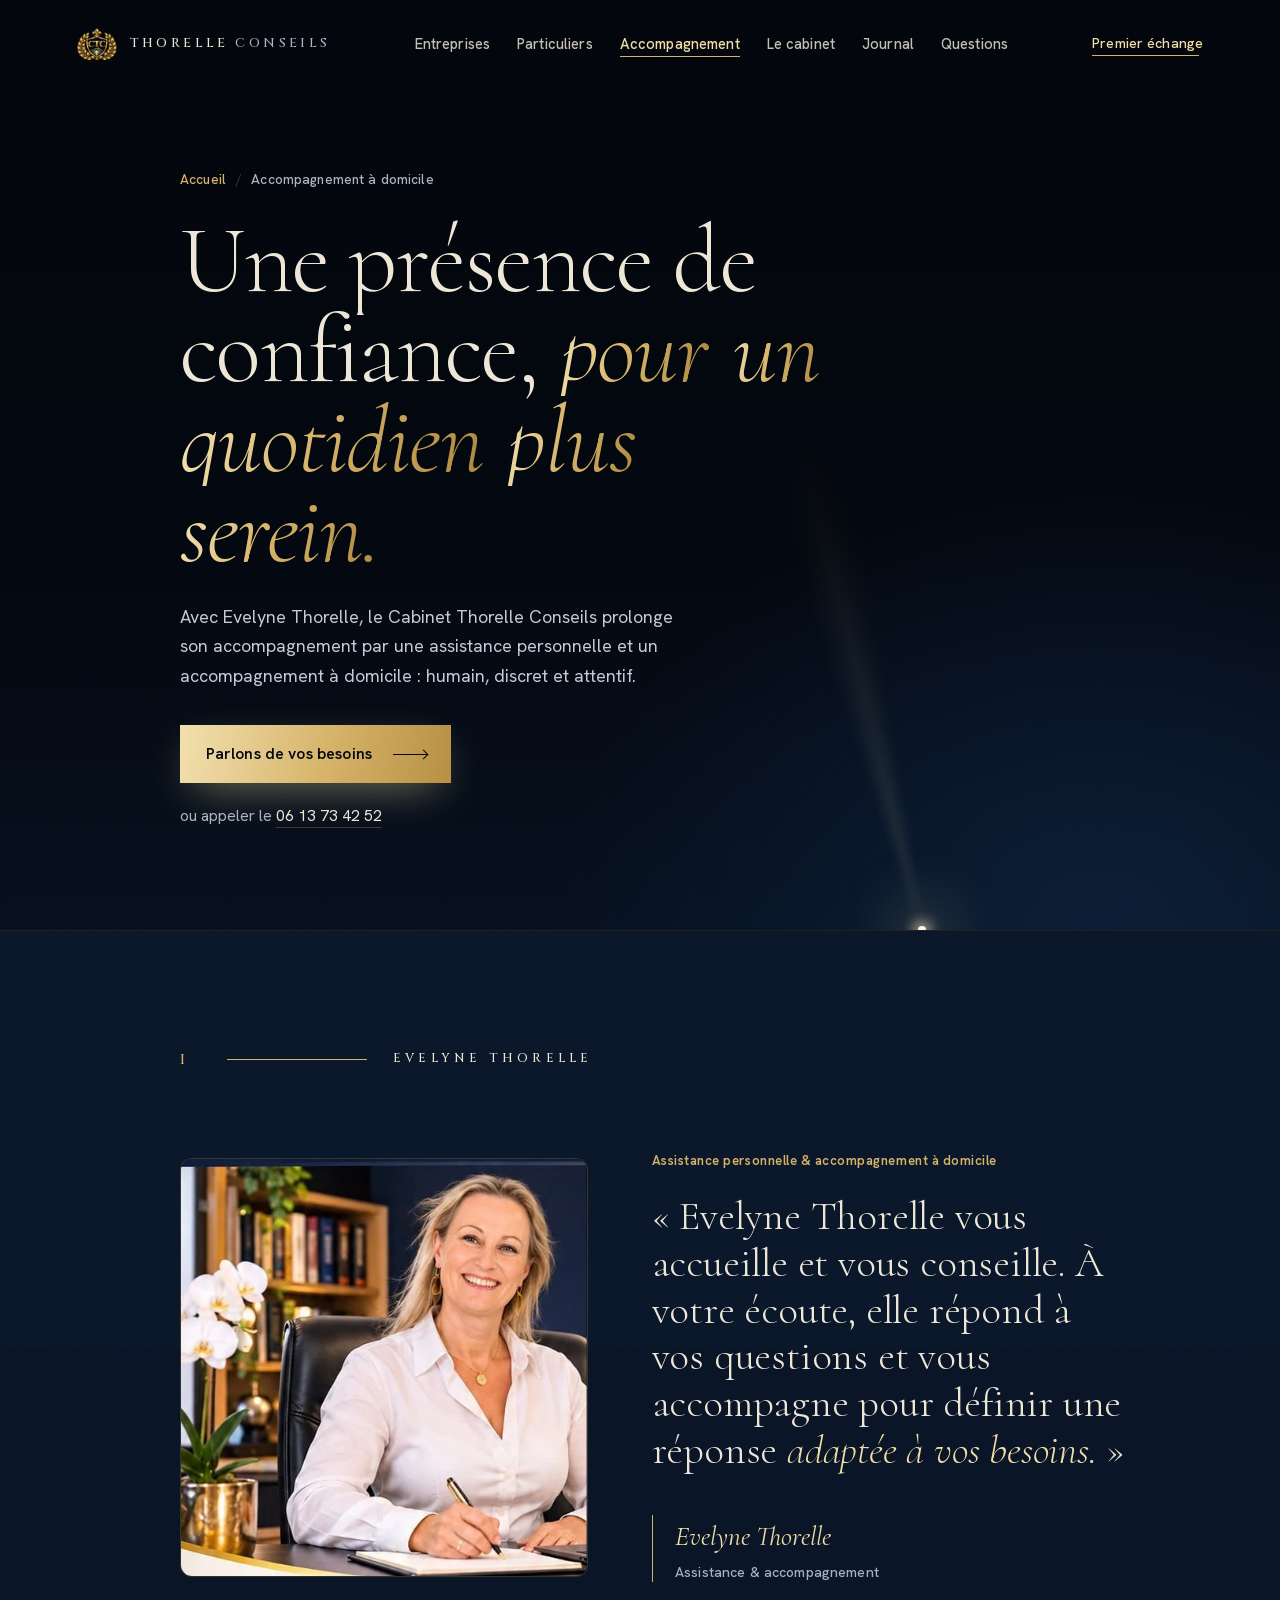
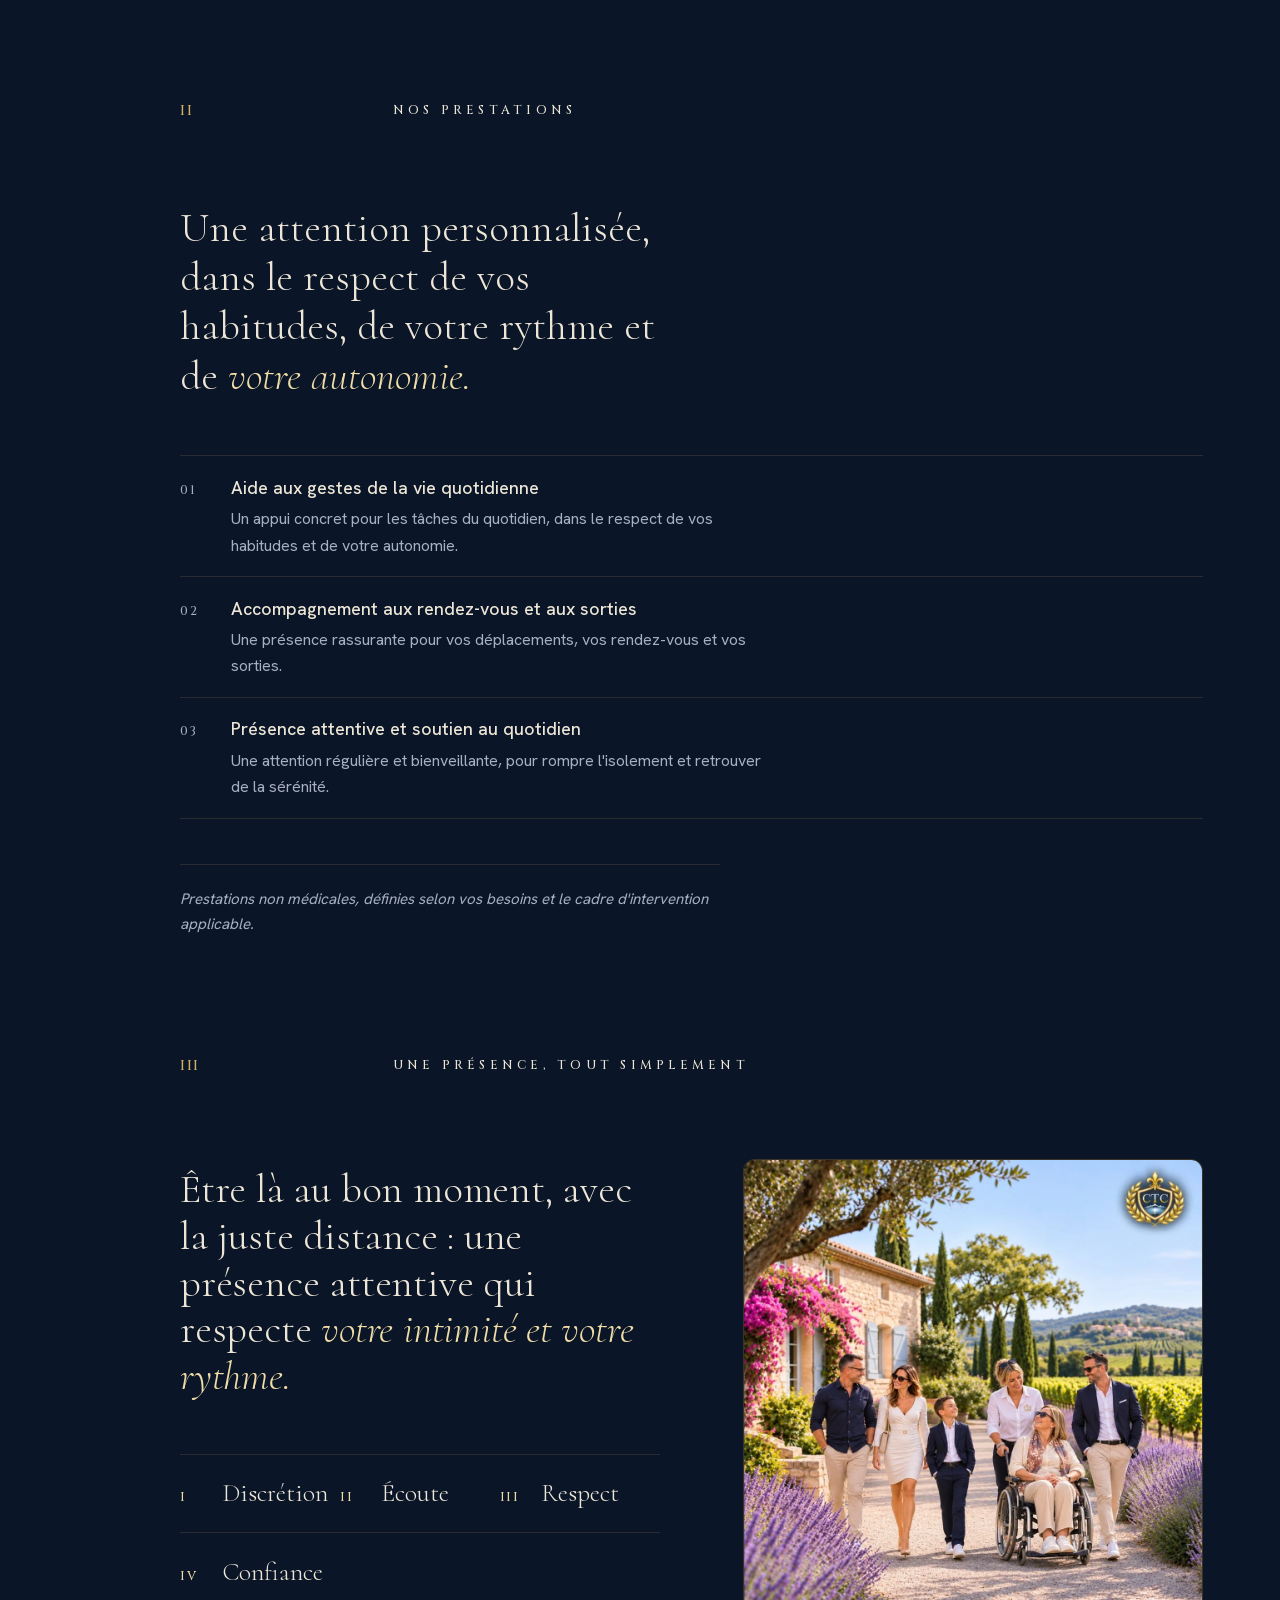
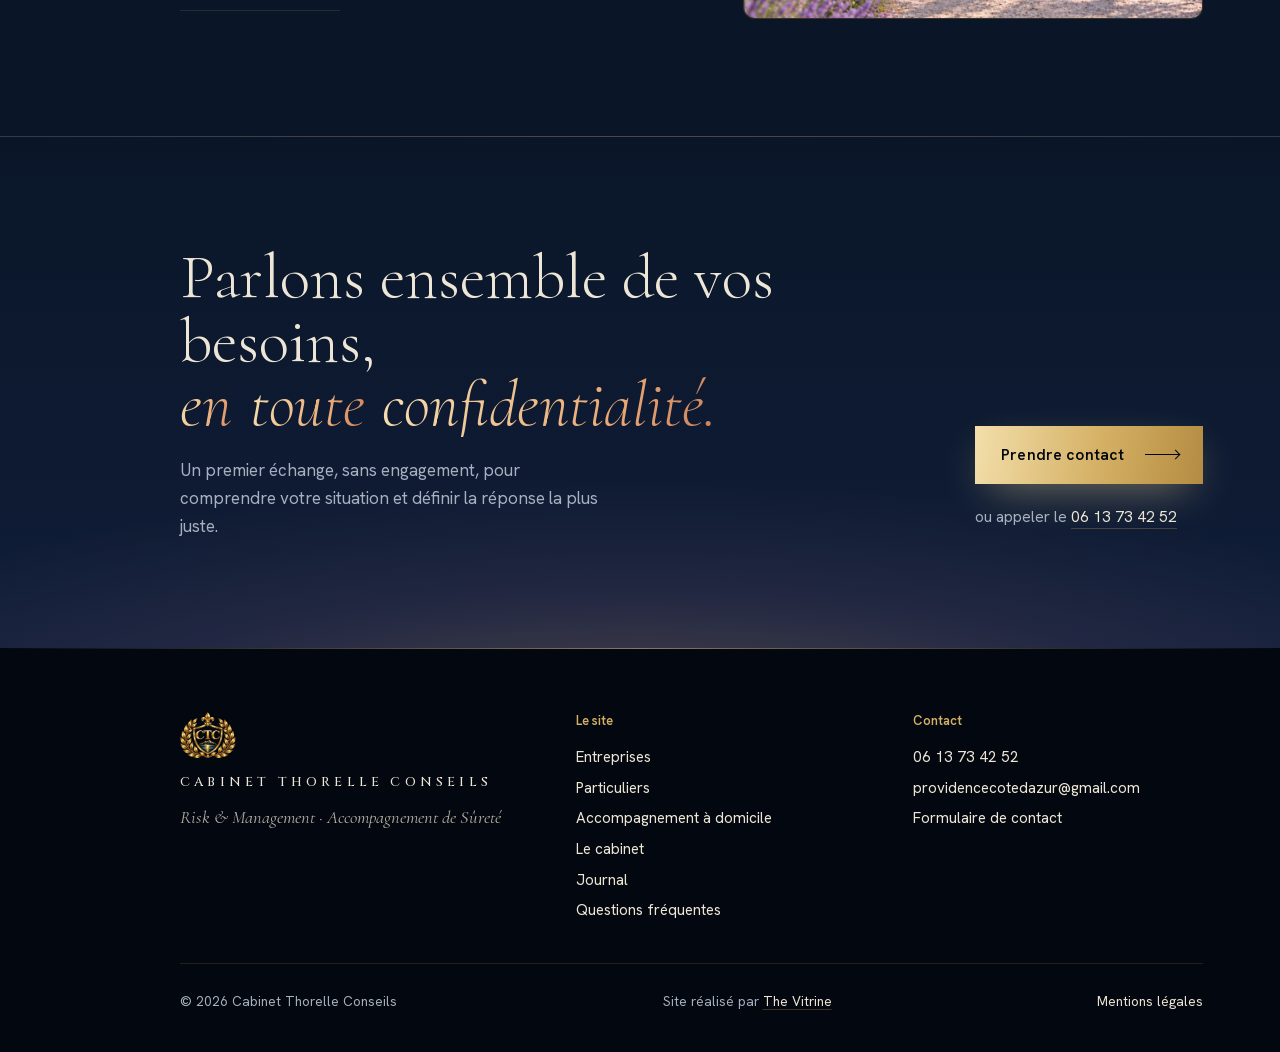
==== commit 6d561351: "feat(accompagnement): replace beach photo with Provence family scene - Swap the "Une présence" image" ====
--- a/accompagnement/index.html
+++ b/accompagnement/index.html
@@ -24,7 +24,7 @@
   <link rel="preload" href="/fonts/cormorant.woff2" as="font" type="font/woff2" crossorigin>
   <link rel="preload" href="/fonts/cormorant-italic.woff2" as="font" type="font/woff2" crossorigin>
   <link rel="preload" href="/fonts/hanken-grotesk.woff2" as="font" type="font/woff2" crossorigin>
-  <link rel="stylesheet" href="/styles.css?v=20261114b">
+  <link rel="stylesheet" href="/styles.css?v=20261114c">
   <script>document.documentElement.classList.add('js');</script>
   <script type="application/ld+json">{"@context": "https://schema.org", "@type": "Service", "name": "Assistance personnelle et accompagnement à domicile", "serviceType": "Assistance à domicile (prestations non médicales)", "provider": {"@type": "ProfessionalService", "name": "Cabinet Thorelle Conseils", "description": "Risk & Management, accompagnement de sûreté et assistance personnelle pour les entreprises et les particuliers.", "telephone": "+33613734252", "email": "providencecotedazur@gmail.com", "url": "https://www.thorellesurete.fr/"}, "areaServed": {"@type": "Place", "name": "Côte d'Azur"}, "offers": {"@type": "Offer", "itemOffered": {"@type": "Service", "name": "Aide aux gestes de la vie quotidienne, accompagnement aux rendez-vous et aux sorties, présence attentive et soutien au quotidien"}}}</script>
   <script type="application/ld+json">{"@context": "https://schema.org", "@type": "BreadcrumbList", "itemListElement": [{"@type": "ListItem", "position": 1, "name": "Accueil", "item": "https://www.thorellesurete.fr/"}, {"@type": "ListItem", "position": 2, "name": "Accompagnement à domicile", "item": "https://www.thorellesurete.fr/accompagnement/"}]}</script>
@@ -120,8 +120,8 @@
       <div class="founder founder-rev">
         <figure class="cutout media-reveal portrait-cutout">
           <picture>
-            <source type="image/webp" srcset="/assets/evelyne-littoral.webp?v=1">
-            <img src="/assets/evelyne-littoral.jpg?v=1" alt="Evelyne Thorelle au bord de mer, sur le littoral de la Côte d'Azur" width="900" height="1278" loading="lazy" decoding="async">
+            <source type="image/webp" srcset="/assets/accompagnement-provence.webp?v=1">
+            <img src="/assets/accompagnement-provence.jpg?v=1" alt="Accompagnement d'une famille et d'une personne à mobilité réduite dans un domaine en Provence" width="1100" height="1100" loading="lazy" decoding="async">
           </picture>
         </figure>
         <div>
--- a/styles.css
+++ b/styles.css
@@ -1004,22 +1004,39 @@
 .teaser > * { max-width: 1240px; }
 .teaser-foot { margin-top: 2.4rem; display: flex; flex-wrap: wrap; gap: .5rem 2.8rem; }
 
+/* ---------- Au quotidien (home) ---------- */
+.quotidien { padding: 0 var(--gutter) var(--chapter-pad) var(--gutter-left); }
+.quotidien > * { max-width: 1240px; }
+.quotidien-grid { display: grid; gap: clamp(2.2rem, 5vw, 4rem); align-items: center; }
+.quotidien-photo {
+  margin: 0; border-radius: 14px; overflow: hidden;
+  background: var(--nuit); border: 1px solid var(--hair);
+  box-shadow: 0 30px 70px -40px rgba(0, 0, 0, .9);
+}
+.quotidien-photo img { width: 100%; height: 100%; object-fit: cover; }
+.quotidien-copy .manifesto { font-size: clamp(1.9rem, 3.4vw, 3rem); }
+.quotidien-text { margin-top: 1.6rem; color: var(--brume); max-width: 46ch; }
+.quotidien-text em { color: var(--or-pale); font-style: italic; }
+@media (min-width: 860px) {
+  .quotidien-grid { grid-template-columns: 1fr 1fr; gap: clamp(3rem, 6vw, 6rem); }
+}
+
 /* ---------- En images : le film (home) ---------- */
 .reel { padding: 0 var(--gutter) var(--chapter-pad) var(--gutter-left); }
 .reel > * { max-width: 1240px; }
-.reel-grid { display: grid; gap: clamp(2.5rem, 6vw, 5rem); align-items: center; }
-.reel-copy { max-width: 32ch; }
+.reel-grid { display: grid; gap: clamp(2rem, 5vw, 3.5rem); align-items: start; }
+.reel-copy { max-width: 48ch; }
 .reel-title {
   font-family: var(--f-display); font-weight: 300;
   font-size: clamp(2.2rem, 5vw, 4rem); line-height: 1.05; letter-spacing: -.01em;
   margin-top: .4rem;
 }
 .reel-title em { color: var(--or-pale); }
-.reel-text { margin-top: 1.4rem; color: var(--brume); max-width: 36ch; }
+.reel-text { margin-top: 1.4rem; color: var(--brume); max-width: 52ch; }
 
 .reel-player {
   position: relative; margin: 0;
-  width: min(100%, 340px); aspect-ratio: 9 / 16;
+  width: 100%; max-width: 960px; aspect-ratio: 16 / 9;
   border-radius: 14px; overflow: hidden;
   background: var(--nuit);
   border: 1px solid var(--hair);
@@ -1059,8 +1076,8 @@
 .reel-cover-label b { font-weight: 500; color: var(--or-pale); letter-spacing: .2em; font-variant-numeric: tabular-nums; }
 
 @media (min-width: 820px) {
-  .reel-grid { grid-template-columns: 1fr auto; gap: clamp(3rem, 7vw, 7rem); }
-  .reel-player { width: 320px; }
+  .reel-play { width: 84px; height: 84px; }
+  .reel-play svg { width: 30px; height: 30px; }
 }
 @media (prefers-reduced-motion: reduce) {
   .reel-play, .reel-cover:hover .reel-play, .reel-cover:focus-visible .reel-play { transition: none; }
@@ -1366,10 +1383,10 @@
 /* ---------- Accompagnement à domicile ---------- */
 .portrait-cutout { border-radius: 12px; overflow: hidden; border: 1px solid var(--hair); background: var(--nuit); }
 .portrait-cutout img { width: 100%; height: 100%; object-fit: cover; }
-.founder-rev .portrait-cutout { aspect-ratio: 3 / 4; }
+.founder-rev .portrait-cutout { aspect-ratio: 1 / 1; }
 @media (min-width: 861px) {
-  .founder-rev { grid-template-columns: minmax(0, .8fr) minmax(0, 1.2fr); }
-  .founder-rev .portrait-cutout { order: 2; max-width: 360px; justify-self: end; }
+  .founder-rev { grid-template-columns: minmax(0, 1fr) minmax(0, 1fr); }
+  .founder-rev .portrait-cutout { order: 2; max-width: 460px; justify-self: end; }
 }
 .service-note {
   margin-top: clamp(2rem, 5vh, 3rem); padding-top: 1.4rem;
